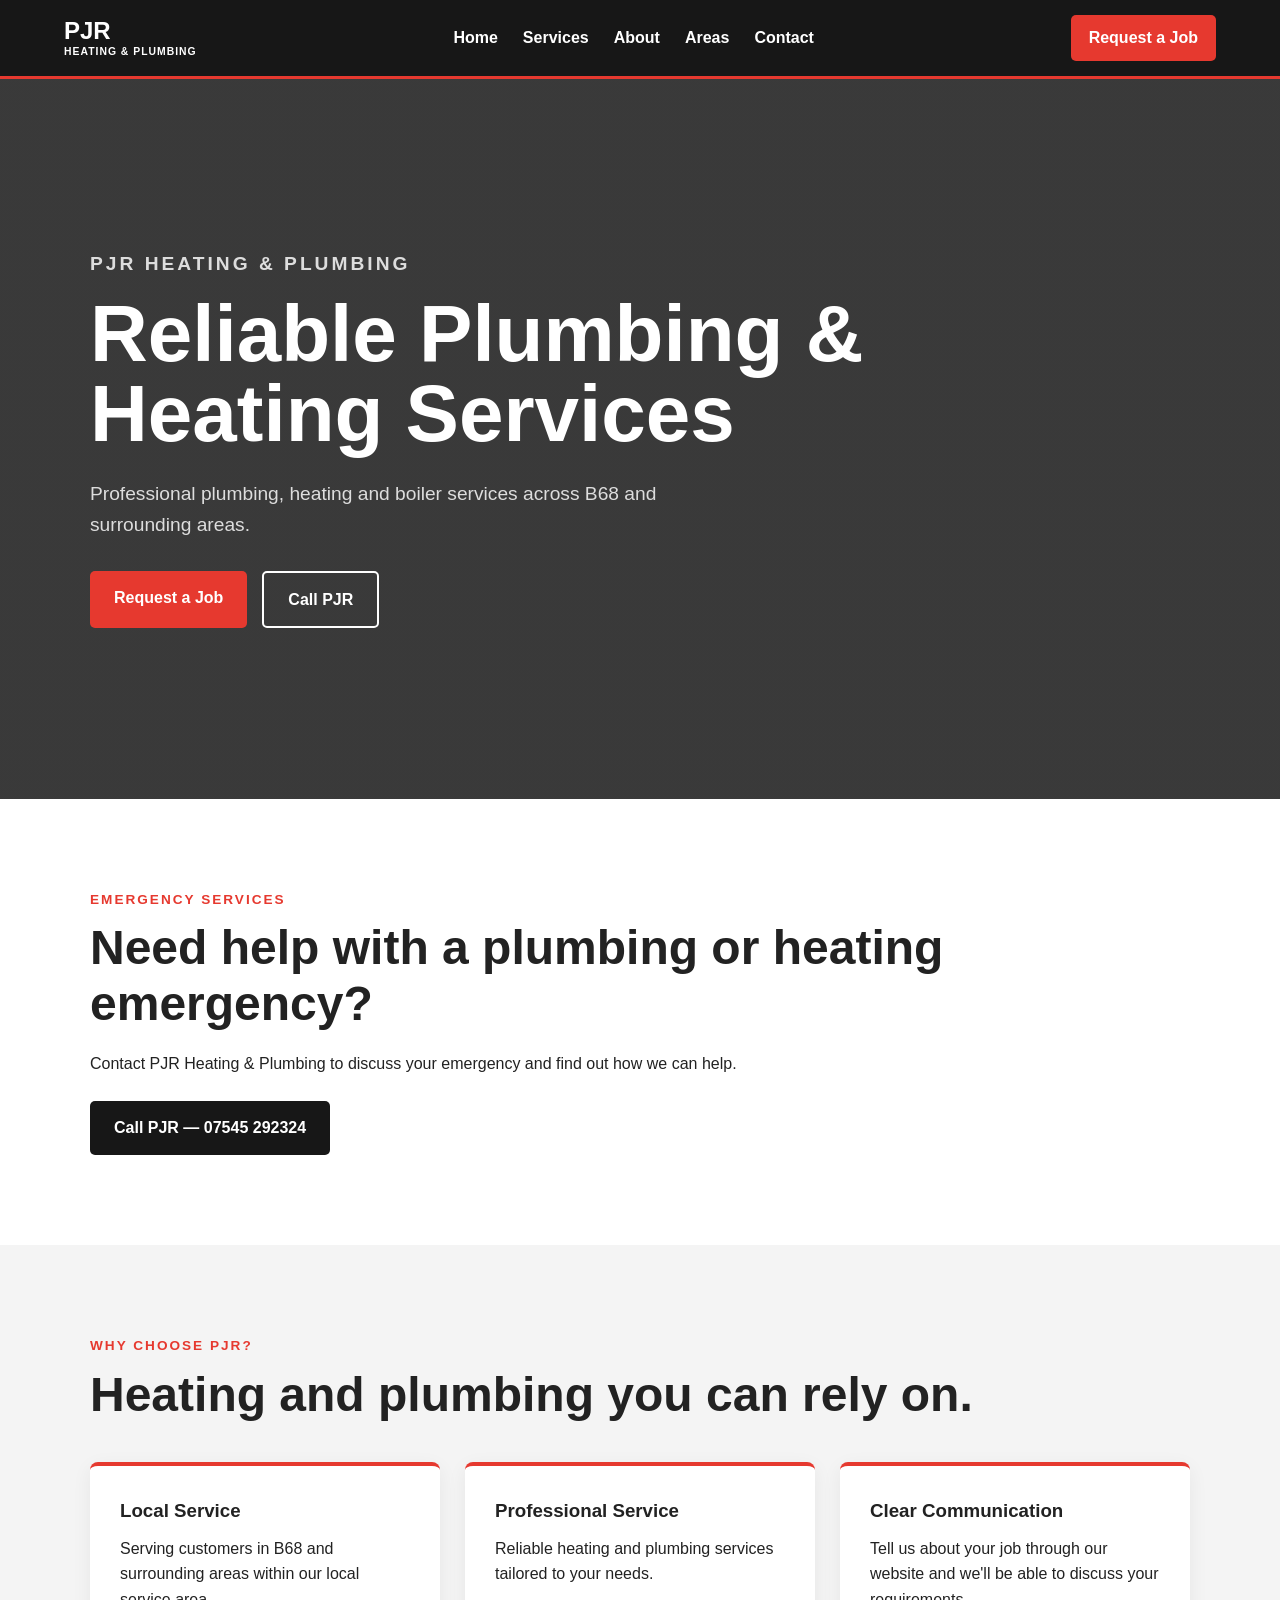
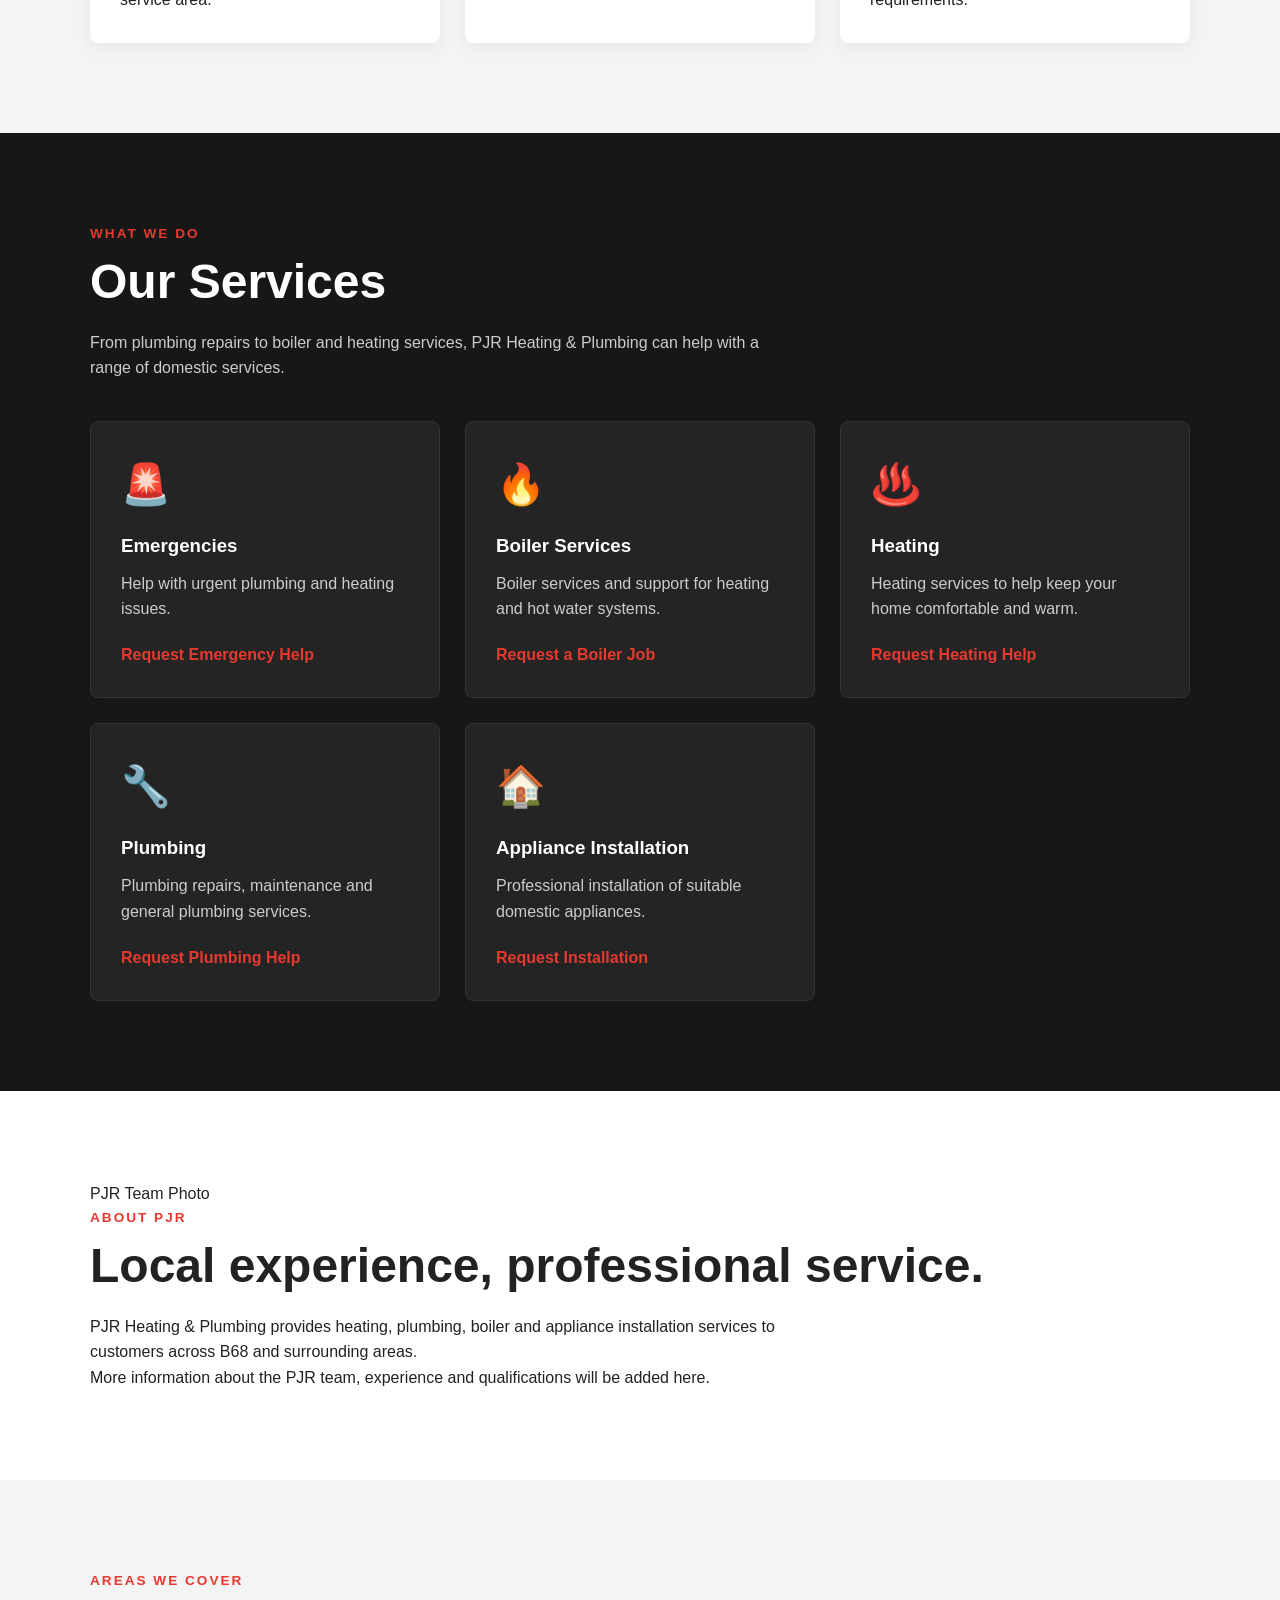
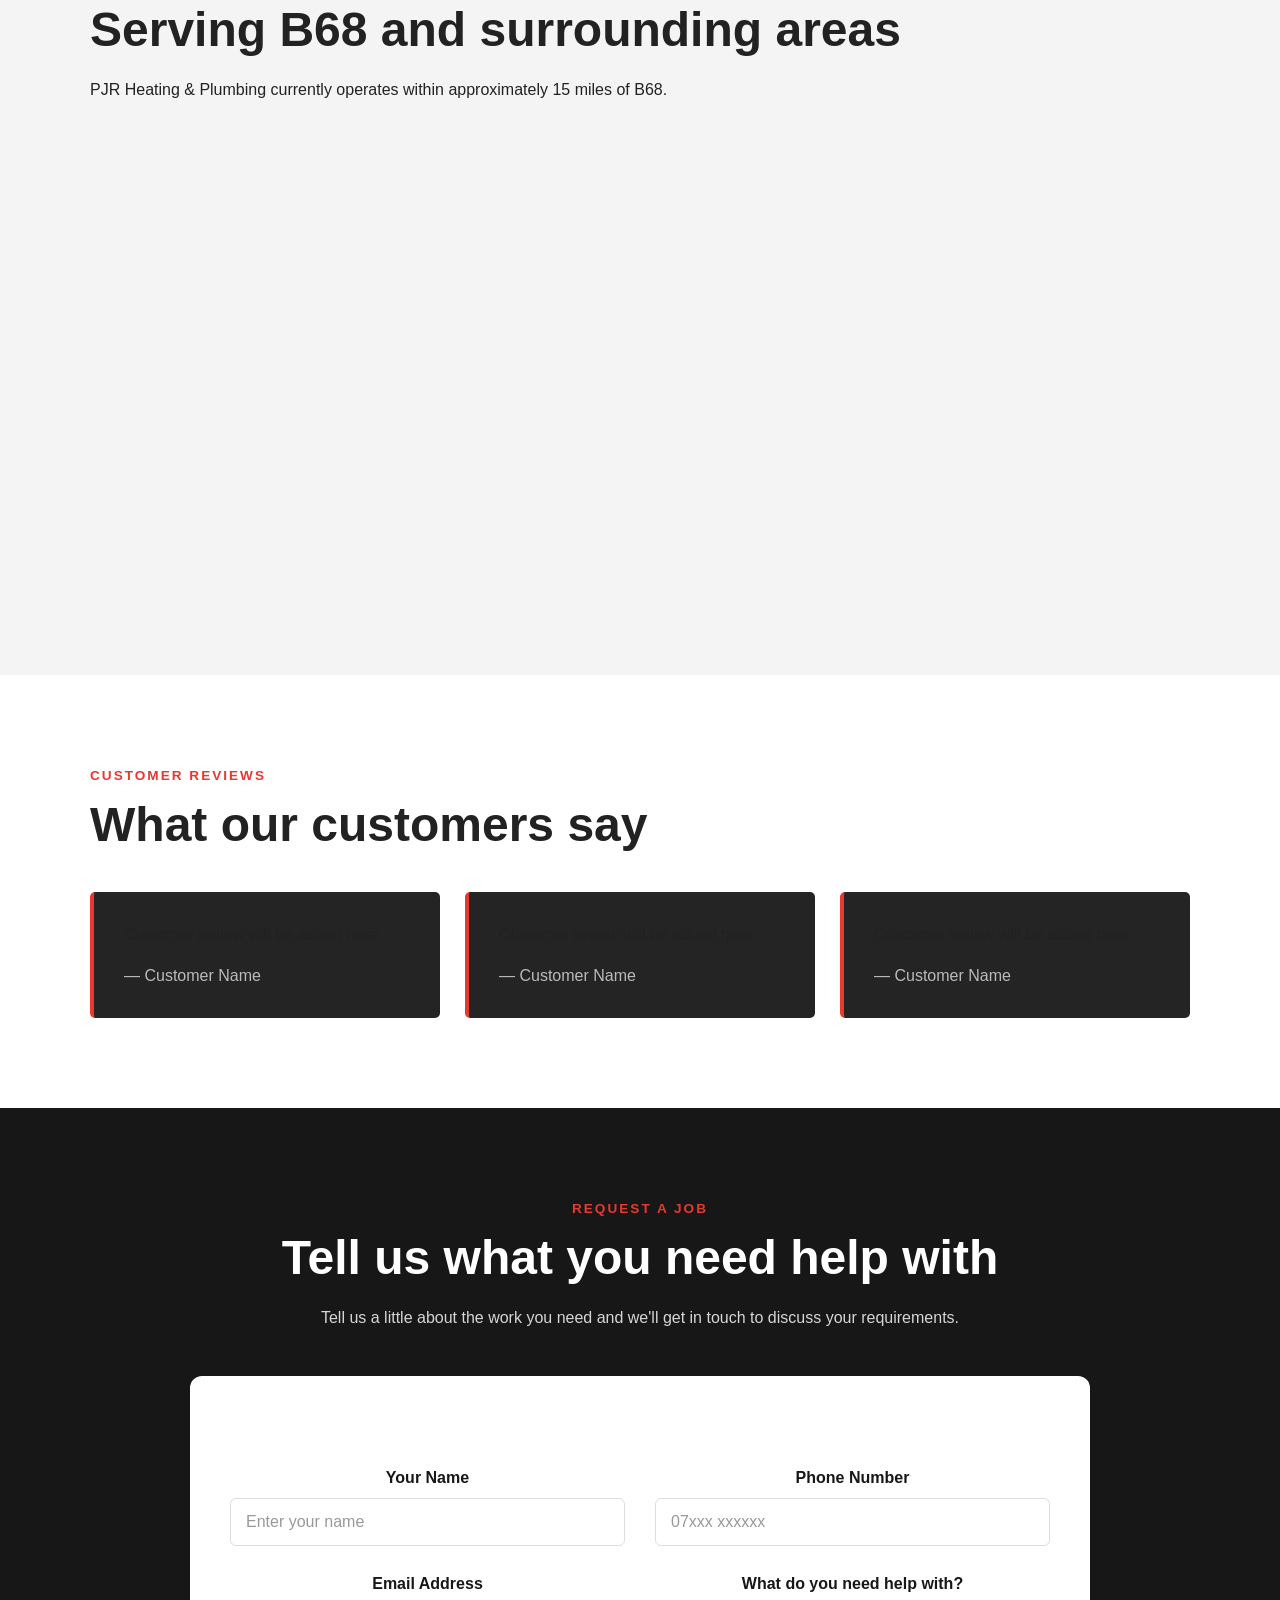
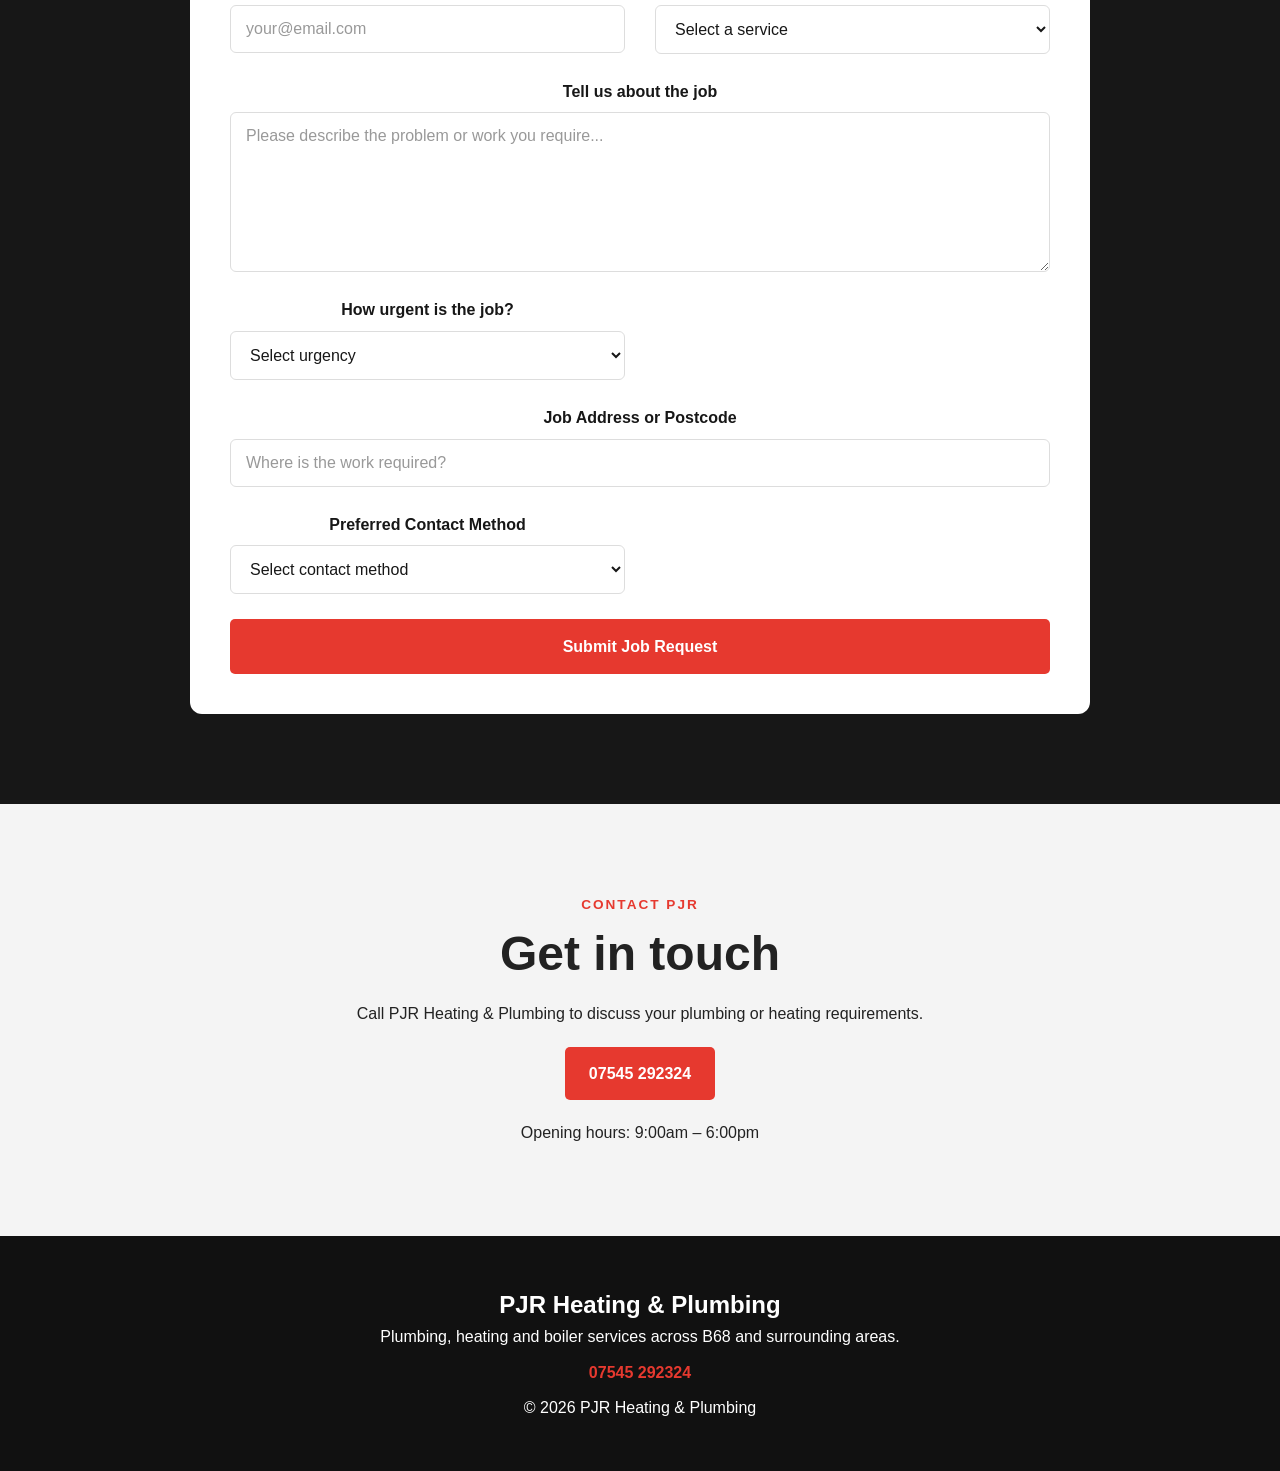
==== index.html @ f6a3bbf0 "Update index.html" ====
<!DOCTYPE html>
<html lang="en">

<head>
    <meta charset="UTF-8">
    <meta name="viewport" content="width=device-width, initial-scale=1.0">

    <meta
        name="description"
        content="PJR Heating & Plumbing provides plumbing, heating, boiler and appliance installation services across B68 and surrounding areas."
    >

    <title>PJR Heating & Plumbing | Plumbing & Heating Services</title>

    <link rel="stylesheet" href="css/style.css">
</head>

<body>

    <!-- ================= HEADER ================= -->

    <header class="site-header">

        <div class="logo">
            <a href="#home">
                PJR
                <span>Heating & Plumbing</span>
            </a>
        </div>

        <button
            class="menu-toggle"
            type="button"
            aria-label="Open navigation menu"
            aria-controls="main-navigation"
            aria-expanded="false"
        >
            ☰
        </button>

        <nav
            class="main-navigation"
            id="main-navigation"
        >
            <a href="#home">Home</a>
            <a href="#services">Services</a>
            <a href="#about">About</a>
            <a href="#areas">Areas</a>
            <a href="#contact">Contact</a>
        </nav>

        <a href="#booking" class="header-button">
            Request a Job
        </a>

    </header>


    <!-- ================= MAIN CONTENT ================= -->

    <main>

        <!-- ================= HERO ================= -->

        <section id="home" class="hero">

            <div class="hero-content">

                <p class="hero-label">
                    PJR HEATING & PLUMBING
                </p>

                <h1>
                    Reliable Plumbing & Heating Services
                </h1>

                <p>
                    Professional plumbing, heating and boiler services
                    across B68 and surrounding areas.
                </p>

                <div class="hero-buttons">

                    <a href="#booking" class="primary-button">
                        Request a Job
                    </a>

                    <a href="tel:+447545292324" class="secondary-button">
                        Call PJR
                    </a>

                </div>

            </div>

        </section>


        <!-- ================= EMERGENCY ================= -->

        <section class="Emergency">

            <div class="section-container">

                <p class="section-label">
                    EMERGENCY SERVICES
                </p>

                <h2>
                    Need help with a plumbing or heating emergency?
                </h2>

                <p>
                    Contact PJR Heating & Plumbing to discuss your emergency
                    and find out how we can help.
                </p>

                <a href="tel:+447545292324" class="emergency-button">
                    Call PJR — 07545 292324
                </a>

            </div>

        </section>


        <!-- ================= WHY PJR ================= -->

        <section class="why-pjr">

            <div class="section-container">

                <p class="section-label">
                    WHY CHOOSE PJR?
                </p>

                <h2>
                    Heating and plumbing you can rely on.
                </h2>

                <div class="benefits">

                    <article class="benefit">

                        <h3>
                            Local Service
                        </h3>

                        <p>
                            Serving customers in B68 and surrounding areas
                            within our local service area.
                        </p>

                    </article>


                    <article class="benefit">

                        <h3>
                            Professional Service
                        </h3>

                        <p>
                            Reliable heating and plumbing services tailored
                            to your needs.
                        </p>

                    </article>


                    <article class="benefit">

                        <h3>
                            Clear Communication
                        </h3>

                        <p>
                            Tell us about your job through our website and
                            we'll be able to discuss your requirements.
                        </p>

                    </article>

                </div>

            </div>

        </section>


        <!-- ================= SERVICES ================= -->

        <section id="services" class="services">

            <div class="section-container">

                <p class="section-label">
                    WHAT WE DO
                </p>

                <h2>
                    Our Services
                </h2>

                <p class="section-introduction">
                    From plumbing repairs to boiler and heating services,
                    PJR Heating & Plumbing can help with a range of
                    domestic services.
                </p>

                <div class="service-grid">

                    <article class="service-card">

                        <span class="service-icon" aria-hidden="true">
                            🚨
                        </span>

                        <h3>
                            Emergencies
                        </h3>

                        <p>
                            Help with urgent plumbing and heating issues.
                        </p>

                        <a href="#booking">
                            Request Emergency Help
                        </a>

                    </article>


                    <article class="service-card">

                        <span class="service-icon" aria-hidden="true">
                            🔥
                        </span>

                        <h3>
                            Boiler Services
                        </h3>

                        <p>
                            Boiler services and support for heating and
                            hot water systems.
                        </p>

                        <a href="#booking">
                            Request a Boiler Job
                        </a>

                    </article>


                    <article class="service-card">

                        <span class="service-icon" aria-hidden="true">
                            ♨️
                        </span>

                        <h3>
                            Heating
                        </h3>

                        <p>
                            Heating services to help keep your home
                            comfortable and warm.
                        </p>

                        <a href="#booking">
                            Request Heating Help
                        </a>

                    </article>


                    <article class="service-card">

                        <span class="service-icon" aria-hidden="true">
                            🔧
                        </span>

                        <h3>
                            Plumbing
                        </h3>

                        <p>
                            Plumbing repairs, maintenance and general
                            plumbing services.
                        </p>

                        <a href="#booking">
                            Request Plumbing Help
                        </a>

                    </article>


                    <article class="service-card">

                        <span class="service-icon" aria-hidden="true">
                            🏠
                        </span>

                        <h3>
                            Appliance Installation
                        </h3>

                        <p>
                            Professional installation of suitable
                            domestic appliances.
                        </p>

                        <a href="#booking">
                            Request Installation
                        </a>

                    </article>

                </div>

            </div>

        </section>


        <!-- ================= ABOUT ================= -->

        <section id="about" class="about">

            <div class="section-container">

                <div class="about-content">

                    <div class="about-image">

                        <div class="image-placeholder">
                            PJR Team Photo
                        </div>

                    </div>


                    <div class="about-text">

                        <p class="section-label">
                            ABOUT PJR
                        </p>

                        <h2>
                            Local experience, professional service.
                        </h2>

                        <p>
                            PJR Heating & Plumbing provides heating, plumbing,
                            boiler and appliance installation services to
                            customers across B68 and surrounding areas.
                        </p>

                        <p>
                            More information about the PJR team, experience
                            and qualifications will be added here.
                        </p>

                    </div>

                </div>

            </div>

        </section>


        <!-- ================= AREAS ================= -->

        <section id="areas" class="areas">

            <div class="section-container">

                <p class="section-label">
                    AREAS WE COVER
                </p>

                <h2>
                    Serving B68 and surrounding areas
                </h2>

                <p>
                    PJR Heating & Plumbing currently operates within
                    approximately 15 miles of B68.
                </p>
            
            <div class="map-container">

    	<iframe
    		src="https://www.google.com/maps/embed?pb=!1m18!1m12!1m3!1d23235.777622153197!2d-2.0227202726343165!3d52.48121350378341!2m3!1f0!2f0!3f0!3m2!1i1024!2i768!4f13.1!3m3!1m2!1s0x4870962938725ea1%3A0x69fd2c5a6989197d!2sOldbury%20B68!5e1!3m2!1sen!2suk!4v1790098084706!5m2!1sen!2suk"
      	 	title="PJR Heating & Plumbing service area around B68"
       	 	loading="lazy"
        	referrerpolicy="strict-origin-when-cross-origin"
        	allowfullscreen
    	></iframe>

	</div>
                </div>

            </div>

        </section>


        <!-- ================= REVIEWS ================= -->

        <section class="reviews">

            <div class="section-container">

                <p class="section-label">
                    CUSTOMER REVIEWS
                </p>

                <h2>
                    What our customers say
                </h2>

                <div class="review-grid">

                    <article class="review">

                        <p>
                            Customer review will be added here.
                        </p>

                        <span>
                            — Customer Name
                        </span>

                    </article>


                    <article class="review">

                        <p>
                            Customer review will be added here.
                        </p>

                        <span>
                            — Customer Name
                        </span>

                    </article>


                    <article class="review">

                        <p>
                            Customer review will be added here.
                        </p>

                        <span>
                            — Customer Name
                        </span>

                    </article>

                </div>

            </div>

        </section>


        <!-- ================= BOOKING ================= -->

        <section id="booking" class="booking">

            <div class="section-container">

                <p class="section-label">
                    REQUEST A JOB
                </p>

                <h2>
                    Tell us what you need help with
                </h2>

                <p>
                    Tell us a little about the work you need and we'll
                    get in touch to discuss your requirements.
                </p>


             	<form
    id="job-form"
    class="job-form"
    action="https://api.web3forms.com/submit"
    method="POST"
	>
	<input
		type="hidden"
		name="access_key"
   		value="174ee8a7-7af9-493f-ba78-6a359092c614"
    >
    
	<input
		type="hidden"
		name="subject"
        value="New Job Request – PJR Heating & Plumbing"
	>

    <p
        id="form-status"
        class="form-status"
        role="status"
        aria-live="polite"
    ></p>

						<!---Form fields--->

                    <div class="form-group">

                        <label for="name">
                            Your Name
                        </label>

                        <input
                            type="text"
                            id="name"
                            name="name"
                            placeholder="Enter your name"
                            autocomplete="name"
                            required
                        >

                    </div>


                    <div class="form-group">

                        <label for="phone">
                            Phone Number
                        </label>

                        <input
                            type="tel"
                            id="phone"
                            name="phone"
                            placeholder="07xxx xxxxxx"
                            autocomplete="tel"
                            required
                        >

                    </div>


                    <div class="form-group">

                        <label for="email">
                            Email Address
                        </label>

                        <input
                            type="email"
                            id="email"
                            name="email"
                            placeholder="your@email.com"
                            autocomplete="email"
                        >

                    </div>


                    <div class="form-group">

                        <label for="service">
                            What do you need help with?
                        </label>

                        <select
                            id="service"
                            name="service"
                            required
                        >

                            <option value="">
                                Select a service
                            </option>

                            <option value="Emergency">
                                Emergency
                            </option>

                            <option value="Boiler">
                                Boiler Services
                            </option>

                            <option value="Heating">
                                Heating
                            </option>

                            <option value="Plumbing">
                                Plumbing
                            </option>

                            <option value="Appliance">
                                Appliance Installation
                            </option>

                            <option value="Other">
                                Other
                            </option>

                        </select>

                    </div>


                    <div class="form-group form-group-full">

                        <label for="description">
                            Tell us about the job
                        </label>

                        <textarea
                            id="description"
                            name="description"
                            rows="6"
                            placeholder="Please describe the problem or work you require..."
                            required
                        ></textarea>

                    </div>


                    <div class="form-group">

                        <label for="urgency">
                            How urgent is the job?
                        </label>

                        <select
                            id="urgency"
                            name="urgency"
                            required
                        >

                            <option value="">
                                Select urgency
                            </option>

                            <option value="Emergency">
                                Emergency
                            </option>

                            <option value="Urgent">
                                Urgent
                            </option>

                            <option value="Normal">
                                General enquiry
                            </option>

                        </select>

                    </div>
						
                        	<div class="form-group form-group-full">

						    <label for="address">
      						  Job Address or Postcode
						    </label>

    							<input
        							type="text"
        							id="address"
        							name="address"
        							placeholder="Where is the work required?"
        							autocomplete="street-address"
       							 	required
    							>

					</div>
                    
                    <div class="form-group">

    <label for="contact-method">
        Preferred Contact Method
    </label>

    <select id="contact-method" name="contact_method" required>

        <option value="">
            Select contact method
        </option>

        <option value="phone">
            Phone
        </option>

        <option value="email">
            Email
        </option>

    </select>

</div>

                    <button
                        type="submit"
                        class="primary-button"
                    >
                        Submit Job Request
                    </button>

                </form>

            </div>

        </section>


        <!-- ================= CONTACT ================= -->

        <section id="contact" class="contact">

            <div class="section-container">

                <p class="section-label">
                    CONTACT PJR
                </p>

                <h2>
                    Get in touch
                </h2>

                <p>
                    Call PJR Heating & Plumbing to discuss your plumbing
                    or heating requirements.
                </p>

                <a
                    href="tel:+447545292324"
                    class="primary-button"
                >
                    07545 292324
                </a>

                <p>
                    Opening hours: 9:00am – 6:00pm
                </p>

            </div>

        </section>

    </main>


    <!-- ================= FOOTER ================= -->

    <footer class="site-footer">

        <div class="section-container">

            <h2>
                PJR Heating & Plumbing
            </h2>

            <p>
                Plumbing, heating and boiler services across
                B68 and surrounding areas.
            </p>

            <a href="tel:+447545292324">
                07545 292324
            </a>

            <p>
                © 2026 PJR Heating & Plumbing
            </p>

        </div>

    </footer>

</body>
</html>
---- css/style.css ----
/* ================================
   PJR HEATING & PLUMBING
   Main Stylesheet
================================ */


/* ================================
   RESET
================================ */

* {
    margin: 0;
    padding: 0;
    box-sizing: border-box;
}

html {
    scroll-behavior: smooth;
    scroll-padding-top: 90px;
}

body {
    font-family: Arial, Helvetica, sans-serif;
    line-height: 1.6;
    color: #222;
    background-color: var(--white);
}

a {
    text-decoration: none;
    color: inherit;
}

img {
    max-width: 100%;
    display: block;
}


/* ================================
   COLOUR VARIABLES
================================ */

:root {
    --dark: #171717;
    --dark-secondary: #242424;
    --red: #e6392f;
    --red-dark: #c92d25;
    --white: #ffffff;
    --light: #f4f4f4;
    --grey: #666666;
    --border: #dddddd;
}


/* ================================
   GENERAL LAYOUT
================================ */

.section-container {
    width: min(1100px, 90%);
    margin: 0 auto;
}

section {
    padding: 90px 0;
}

.section-label {
    color: var(--red);
    font-size: 0.85rem;
    font-weight: 700;
    letter-spacing: 2px;
    margin-bottom: 10px;
}

section h2 {
    font-size: clamp(2rem, 5vw, 3rem);
    line-height: 1.15;
    margin-bottom: 20px;
}

section p {
    max-width: 700px;
}


/* ================================
   HEADER
================================ */

.site-header {
    position: sticky;
    top: 0;
    z-index: 1000;

    display: flex;
    align-items: center;
    justify-content: space-between;

    padding: 15px 5%;

    background-color: var(--dark);
    color: var(--white);

    border-bottom: 3px solid var(--red);
}

.logo a {
    display: flex;
    flex-direction: column;

    font-size: 1.5rem;
    font-weight: 800;
    line-height: 1;
}

.logo span {
    font-size: 0.65rem;
    text-transform: uppercase;
    letter-spacing: 1px;
    margin-top: 4px;
}

.main-navigation {
    display: flex;
    gap: 25px;
}

.main-navigation a {
    font-weight: 600;
    transition: color 0.2s ease;
}

.main-navigation a:hover {
    color: var(--red);
}

.header-button {
    background-color: var(--red);
    padding: 10px 18px;
    border-radius: 5px;
    font-weight: 700;
    transition: background-color 0.2s ease;
}

.header-button:hover {
    background-color: var(--red-dark);
}


/* ================================
   MOBILE MENU BUTTON
================================ */

.menu-toggle {
    display: none;
    background: none;
    border: none;
    color: var(--white);
    font-size: 2rem;
    cursor: pointer;
}


/* ================================
   HERO
================================ */

.hero {
    min-height: 80vh;

    display: flex;
    align-items: center;

    background:
        linear-gradient(
            rgba(23, 23, 23, 0.85),
            rgba(23, 23, 23, 0.85)
        ),
        url("../images/hero.jpg");

    background-size: cover;
    background-position: center;

    color: var(--white);
}

.hero-content {
    width: min(1100px, 90%);
    margin: 0 auto;
}

.hero-label {
    color: var(--red);
    font-weight: 800;
    letter-spacing: 3px;
}

.hero h1 {
    max-width: 800px;
    font-size: clamp(2.8rem, 7vw, 5rem);
    line-height: 1;
    margin: 15px 0 25px;
}

.hero p {
    max-width: 650px;
    font-size: 1.2rem;
    color: #dddddd;
}

.hero-buttons {
    display: flex;
    gap: 15px;
    margin-top: 30px;
}


/* ================================
   BUTTONS
================================ */

.primary-button,
.secondary-button,
.emergency-button {
    display: inline-block;
    padding: 14px 24px;
    border-radius: 5px;
    font-weight: 700;

    transition:
        transform 0.2s ease,
        background-color 0.2s ease;
}

.primary-button {
    background-color: var(--red);
    color: var(--white);
}

.primary-button:hover {
    background-color: var(--red-dark);
    transform: translateY(-2px);
}

.secondary-button {
    border: 2px solid var(--white);
    color: var(--white);
}

.secondary-button:hover {
    background-color: var(--white);
    color: var(--dark);
    transform: translateY(-2px);
}


/* ================================
   EMERGENCY
================================ */

.emergency {
    background-color: var(--red);
    color: var(--white);
    text-align: center;
}

.emergency .section-container {
    display: flex;
    flex-direction: column;
    align-items: center;
}

.emergency .section-label {
    color: var(--white);
}

.emergency h2 {
    max-width: 800px;
}

.emergency p {
    max-width: 650px;
}

.emergency-button {
    margin-top: 25px;
    background-color: var(--dark);
    color: var(--white);
}

.emergency-button:hover {
    background-color: #000000;
}


/* ================================
   WHY PJR
================================ */

.why-pjr {
    background-color: var(--light);
}

.benefits {
    display: grid;
    grid-template-columns: repeat(3, 1fr);
    gap: 25px;
    margin-top: 40px;
}

.benefit {
    background-color: var(--white);
    padding: 30px;
    border-radius: 8px;
    border-top: 4px solid var(--red);
    box-shadow: 0 5px 20px rgba(0, 0, 0, 0.06);
}

.benefit h3 {
    margin-bottom: 10px;
}


/* ================================
   SERVICES
================================ */

.services {
    background-color: var(--dark);
    color: var(--white);
}

.services .section-introduction {
    color: #cccccc;
}

.service-grid {
    display: grid;
    grid-template-columns: repeat(3, 1fr);
    gap: 25px;
    margin-top: 40px;
}

.service-card {
    background-color: var(--dark-secondary);
    padding: 30px;
    border-radius: 8px;
    border: 1px solid #333333;

    transition:
        transform 0.2s ease,
        border-color 0.2s ease;
}

.service-card:hover {
    transform: translateY(-5px);
    border-color: var(--red);
}

.service-icon {
    display: block;
    font-size: 2.5rem;
    margin-bottom: 15px;
}

.service-card h3 {
    margin-bottom: 10px;
}

.service-card p {
    color: #cccccc;
    margin-bottom: 20px;
}

.service-card a {
    color: var(--red);
    font-weight: 700;
}


/* ================================
   AREAS
================================ */

.areas {
    background-color: var(--light);
}

.map-container {
    width: 100%;
    height: 450px;
    margin-top: 2rem;
    border-radius: 12px;
    overflow: hidden;
}

.map-container iframe {
    width: 100%;
    height: 100%;
    border: 0;
}

    display: flex;
    align-items: center;
    justify-content: center;

    margin-top: 30px;

    background-color: #dddddd;
    border-radius: 8px;

    color: var(--grey);
    font-weight: 700;
}


/* ================================
   REVIEWS
================================ */

.reviews {
    background-color: var(--dark);
    color: var(--white);
}

.review-grid {
    display: grid;
    grid-template-columns: repeat(3, 1fr);
    gap: 25px;
    margin-top: 40px;
}

.review {
    background-color: var(--dark-secondary);
    padding: 30px;
    border-left: 4px solid var(--red);
    border-radius: 5px;
}

.review span {
    display: block;
    margin-top: 15px;
    color: #bbbbbb;
}


/* ================================
   BOOKING / REQUEST A JOB
================================ */

.booking {
    background-color: var(--dark);
    color: var(--white);
    text-align: center;
    padding: 90px 0;
}

.booking .section-container {
    max-width: 1000px;

    display: flex;
    flex-direction: column;
    align-items: center;
}

.booking .section-label {
    color: var(--red);
}

.booking h2 {
    color: var(--white);
}

.booking > .section-container > p:not(.section-label) {
    color: #d6d6d6;
    max-width: 700px;
}


/* ================================
   JOB REQUEST FORM
================================ */

.job-form {
    width: 100%;
    max-width: 900px;

    margin: 45px auto 0;
    padding: 40px;

    background-color: var(--white);
    color: var(--dark);

    border-radius: 12px;

    display: grid;
    grid-template-columns: 1fr 1fr;
    gap: 25px 30px;
}

.form-group {
    width: 100%;
}

.form-group-full {
    grid-column: 1 / -1;
}

.form-group label {
    display: block;
    width: 100%;

    margin-bottom: 8px;

    font-weight: 700;
    font-size: 1rem;
}
.form-status {
    grid-column: 1 / -1;
    margin: 0;
    font-weight: 700;
    text-align: center;
    min-height: 24px;
}

.form-group input,
.form-group select,
.form-group textarea {
    display: block;
    width: 100%;
    max-width: 100%;

    padding: 14px 15px;

    border: 1px solid var(--border);
    border-radius: 6px;

    font-family: inherit;
    font-size: 1rem;

    background-color: var(--white);
    color: var(--dark);
}

.form-group textarea {
    min-height: 160px;
    resize: vertical;
}

.form-group input::placeholder,
.form-group textarea::placeholder {
    color: #999999;
}

.form-group input:focus,
.form-group select:focus,
.form-group textarea:focus {
    outline: 2px solid var(--red);
    border-color: var(--red);
}

.job-form .primary-button {
    grid-column: 1 / -1;

    width: 100%;
    min-height: 55px;

    border: none;
    cursor: pointer;

    font-size: 1rem;
    font-weight: 700;
}


/* ================================
   CONTACT
================================ */

.contact {
    background-color: var(--light);
    text-align: center;
}

.contact .section-container {
    display: flex;
    flex-direction: column;
    align-items: center;
}

.contact .primary-button {
    margin: 20px 0;
}


/* ================================
   FOOTER
================================ */

.site-footer {
    padding: 50px 0;
    background-color: #111111;
    color: var(--white);
    text-align: center;
}

.site-footer a {
    display: inline-block;
    margin: 10px 0;
    color: var(--red);
    font-weight: 700;
}


/* ================================
   MOBILE
================================ */

@media (max-width: 768px) {

    section {
        padding: 70px 0;
    }


    /* Header */

    .site-header {
        padding: 15px 5%;
    }

    .menu-toggle {
        display: block;
    }

    .main-navigation {
        display: none;

        position: absolute;
        top: 100%;
        left: 0;

        width: 100%;

        flex-direction: column;
        gap: 0;

        background-color: var(--dark);
    }

    .main-navigation.active {
        display: flex;
    }

    .main-navigation a {
        padding: 15px 5%;
        border-top: 1px solid #333333;
    }

    .header-button {
        display: none;
    }


    /* Buttons */

    .primary-button,
    .secondary-button,
    .emergency-button {
        width: 100%;
        min-height: 52px;

        display: flex;
        align-items: center;
        justify-content: center;

        text-align: center;
    }


    /* Hero */

    .hero {
        min-height: 70vh;
        padding: 80px 0;
    }

    .hero-content {
        width: 90%;
    }

    .hero h1 {
        font-size: clamp(2.5rem, 12vw, 4rem);
    }

    .hero p {
        font-size: 1.05rem;
    }

    .hero-buttons {
        flex-direction: column;
        align-items: stretch;
    }


    /* General grids */

    .benefits,
    .service-grid,
    .review-grid {
        grid-template-columns: 1fr;
    }

    .about-content {
        grid-template-columns: 1fr;
        gap: 30px;
    }


    /* Services */

    .service-card {
        padding: 25px;
    }

    .service-card h3 {
        font-size: 1.4rem;
    }

    .service-card p {
        font-size: 1rem;
    }


    /* Placeholders */

    .image-placeholder {
        min-height: 300px;
    }

    .map-placeholder {
        min-height: 300px;
        width: 100%;
    }


    /* Booking */

    .booking {
        padding: 70px 0;
    }

    .job-form {
        display: flex;
        flex-direction: column;

        width: 100%;
        max-width: 100%;

        margin-top: 35px;
        padding: 25px 20px;

        gap: 0;
    }

    .form-group,
    .form-group-full {
        width: 100%;
        margin-bottom: 24px;
    }

    .form-group label {
        text-align: left;
        font-size: 1rem;
        line-height: 1.4;
    }

    .form-group input,
    .form-group select,
    .form-group textarea {
        width: 100%;
        max-width: 100%;
        box-sizing: border-box;

        font-size: 16px;
        padding: 14px;
    }

    .form-group textarea {
        min-height: 180px;
    }

    .form-group select {
        appearance: auto;
        min-height: 55px;
    }

    .job-form .primary-button {
        grid-column: auto;
        width: 100%;
        margin-top: 5px;
    }

}


/* ================================
   SMALL PHONES
================================ */

@media (max-width: 400px) {

    .form-group label {
        font-size: 0.95rem;
    }

    .booking h2 {
        font-size: 2rem;
    }

    .job-form {
        padding: 22px 16px;
    }

}
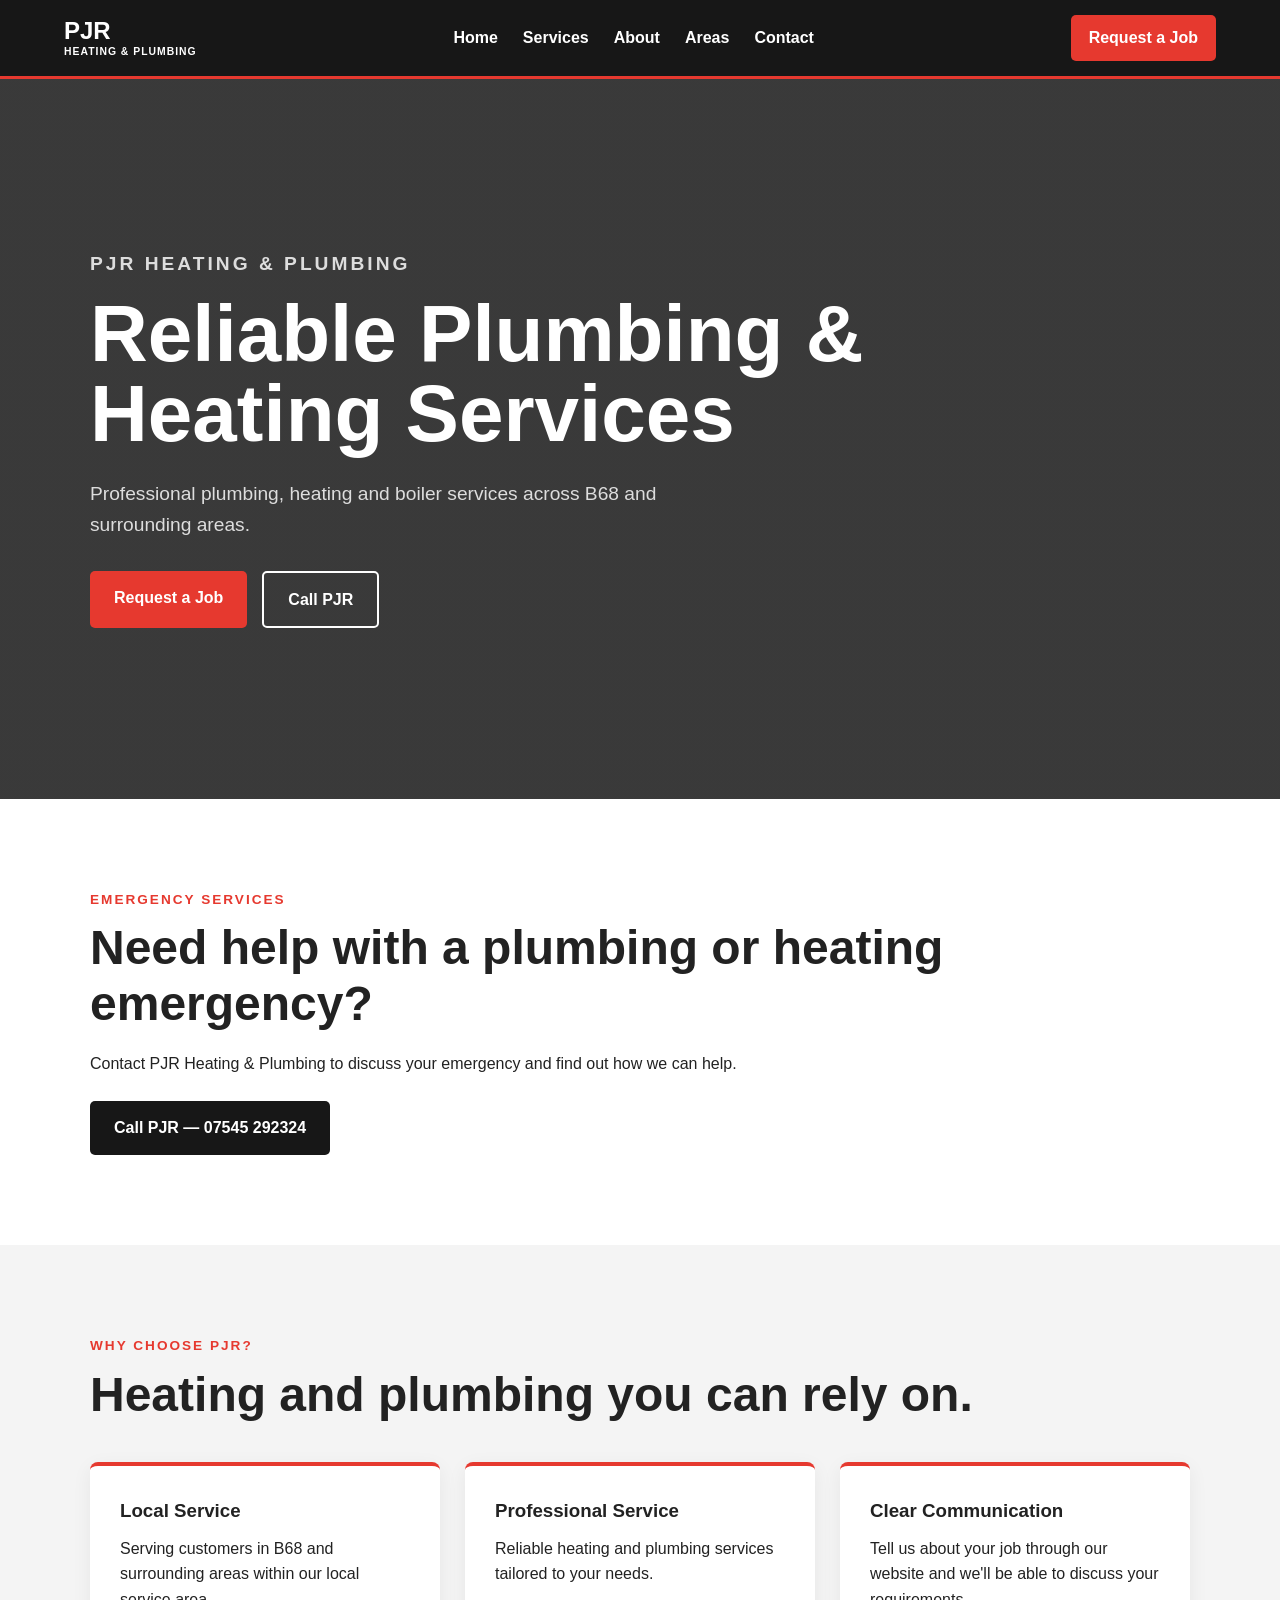
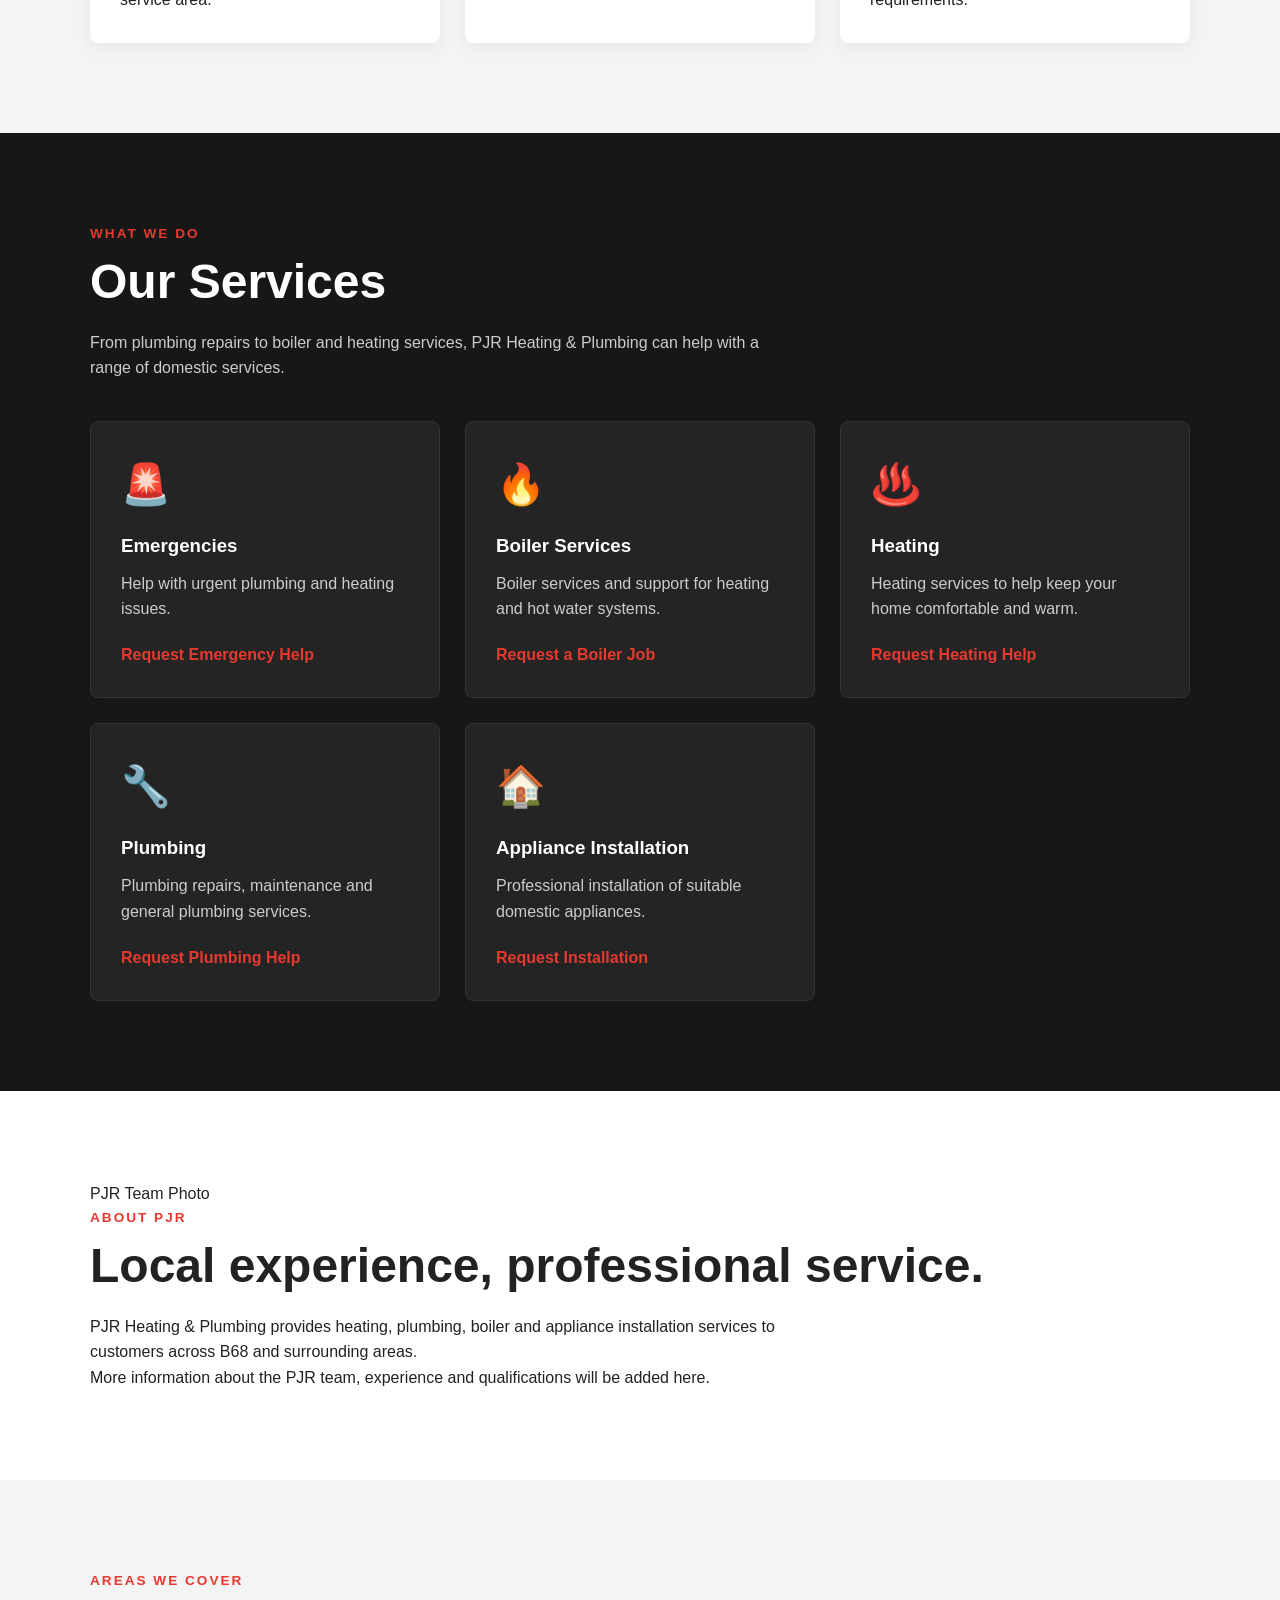
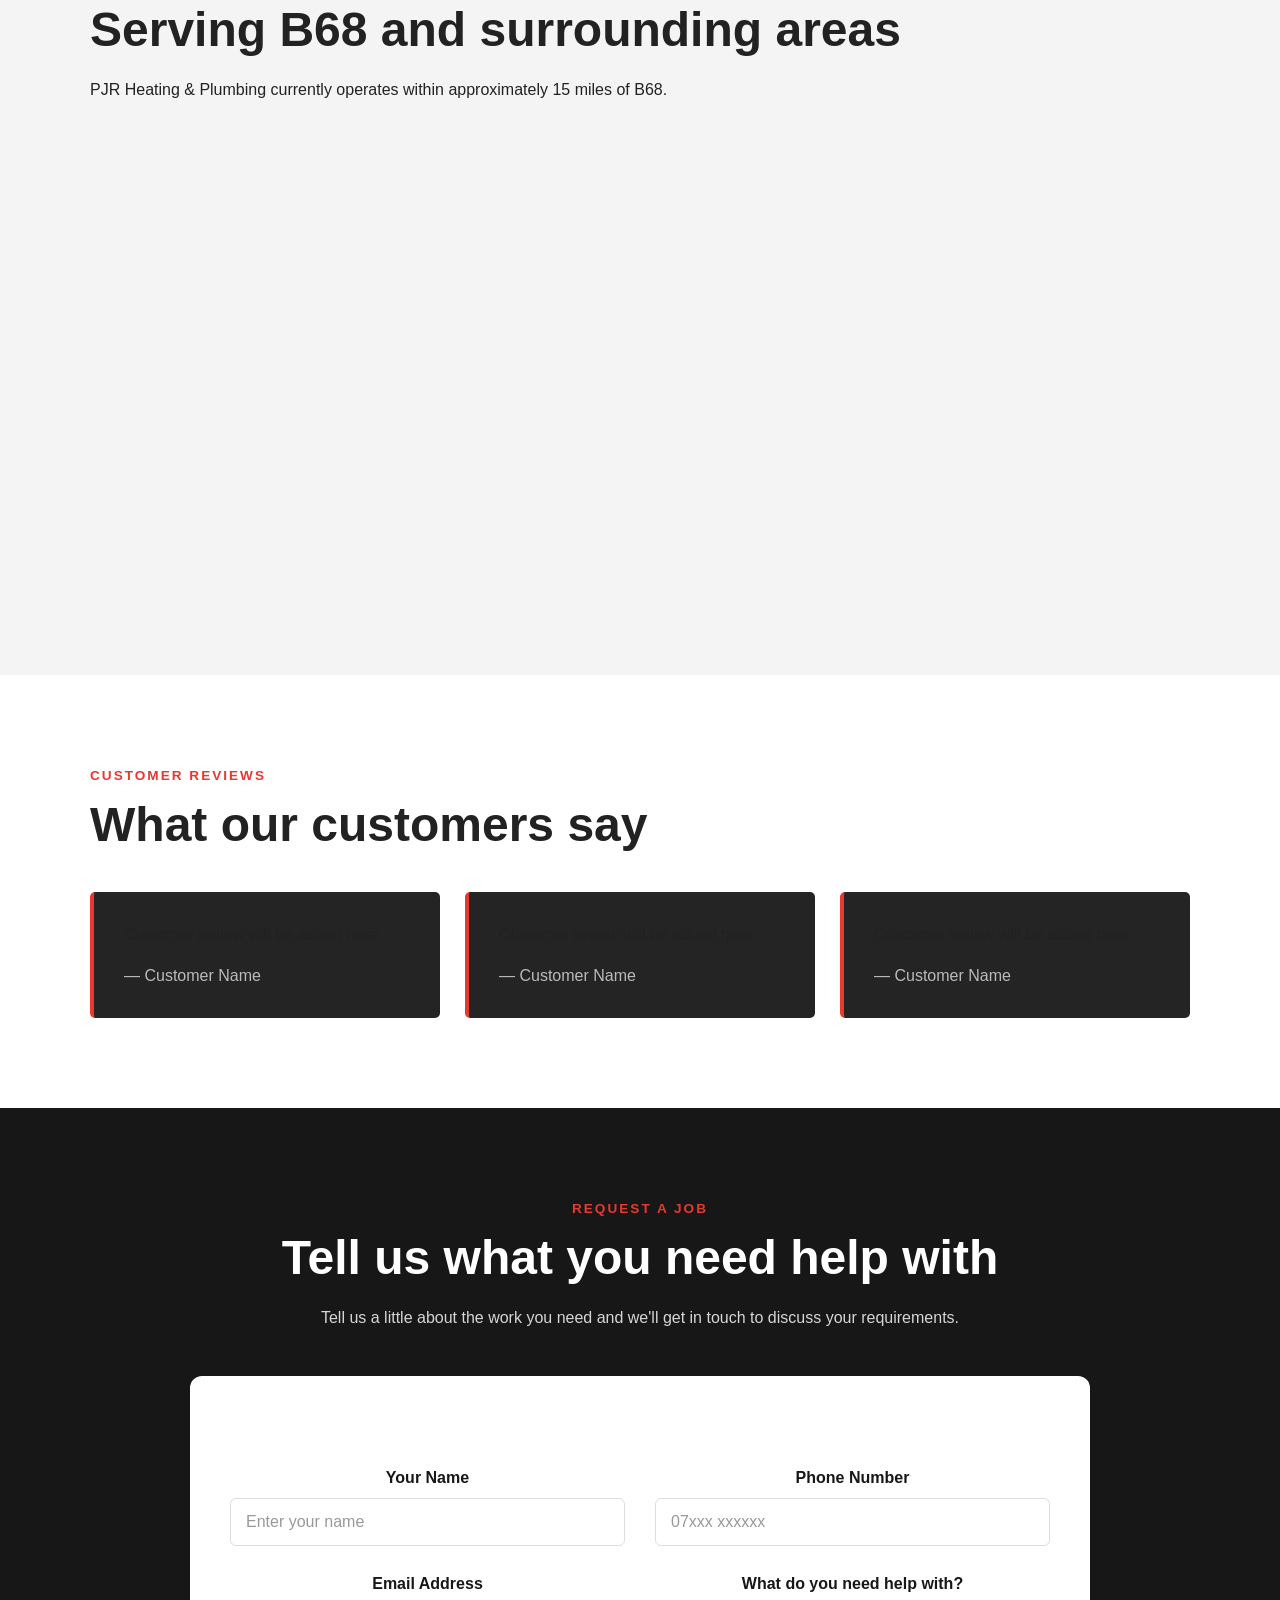
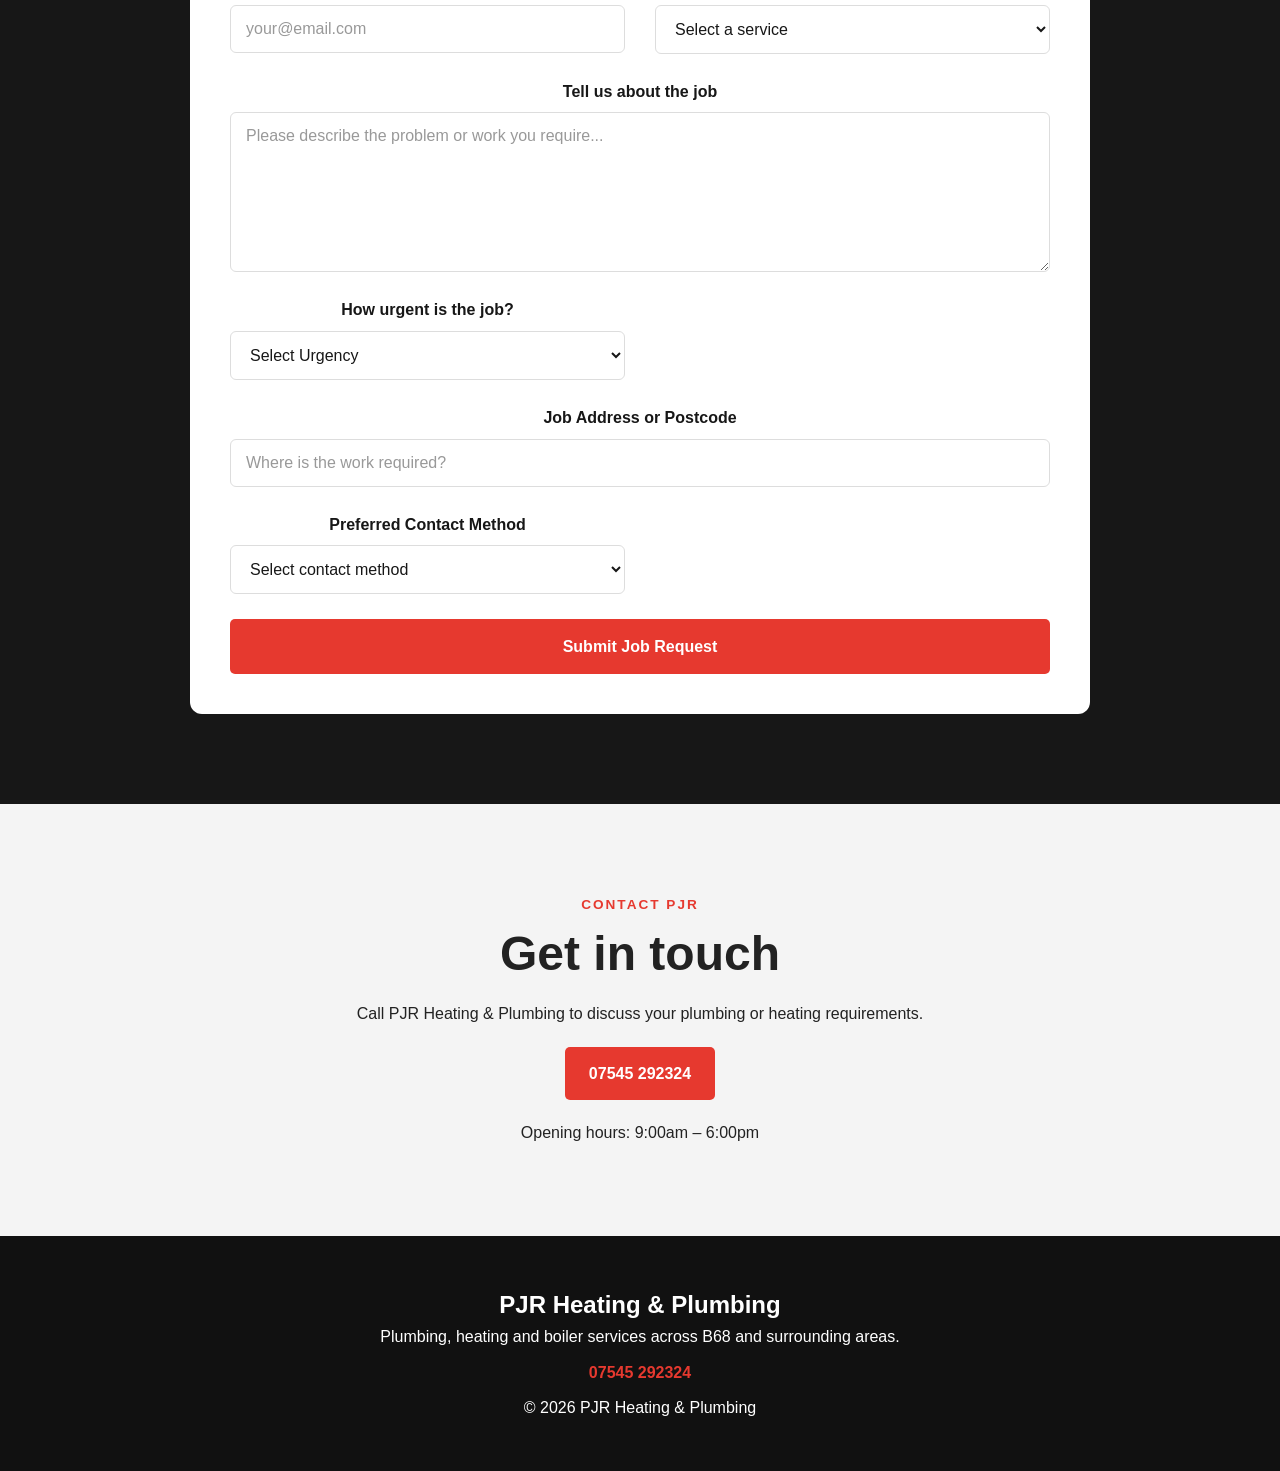
==== commit 1db21329: "Update index.html" ====
--- a/index.html
+++ b/index.html
@@ -639,13 +639,13 @@
                         </label>
 
                         <select
-                            id="urgency"
-                            name="urgency"
+                            id="Urgency"
+                            name="Urgency"
                             required
                         >
 
                             <option value="">
-                                Select urgency
+                                Select Urgency
                             </option>
 
                             <option value="Emergency">
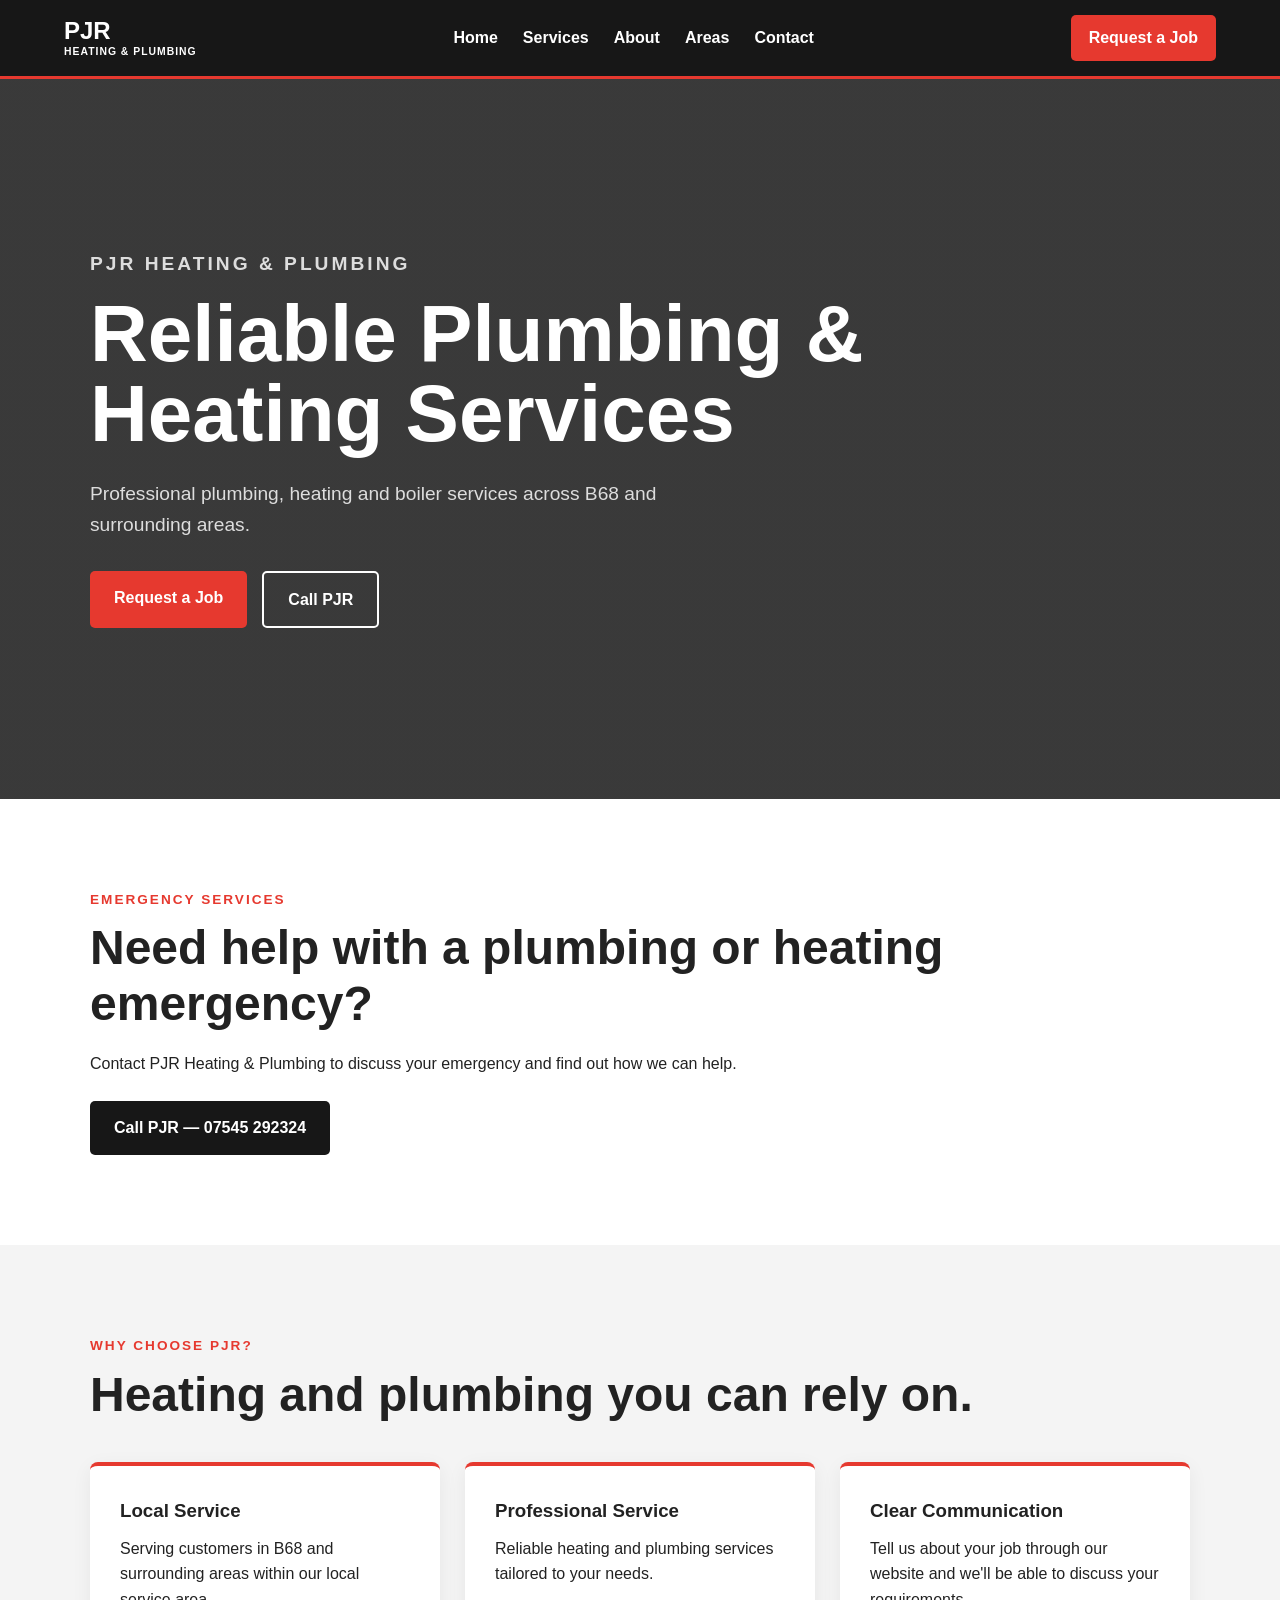
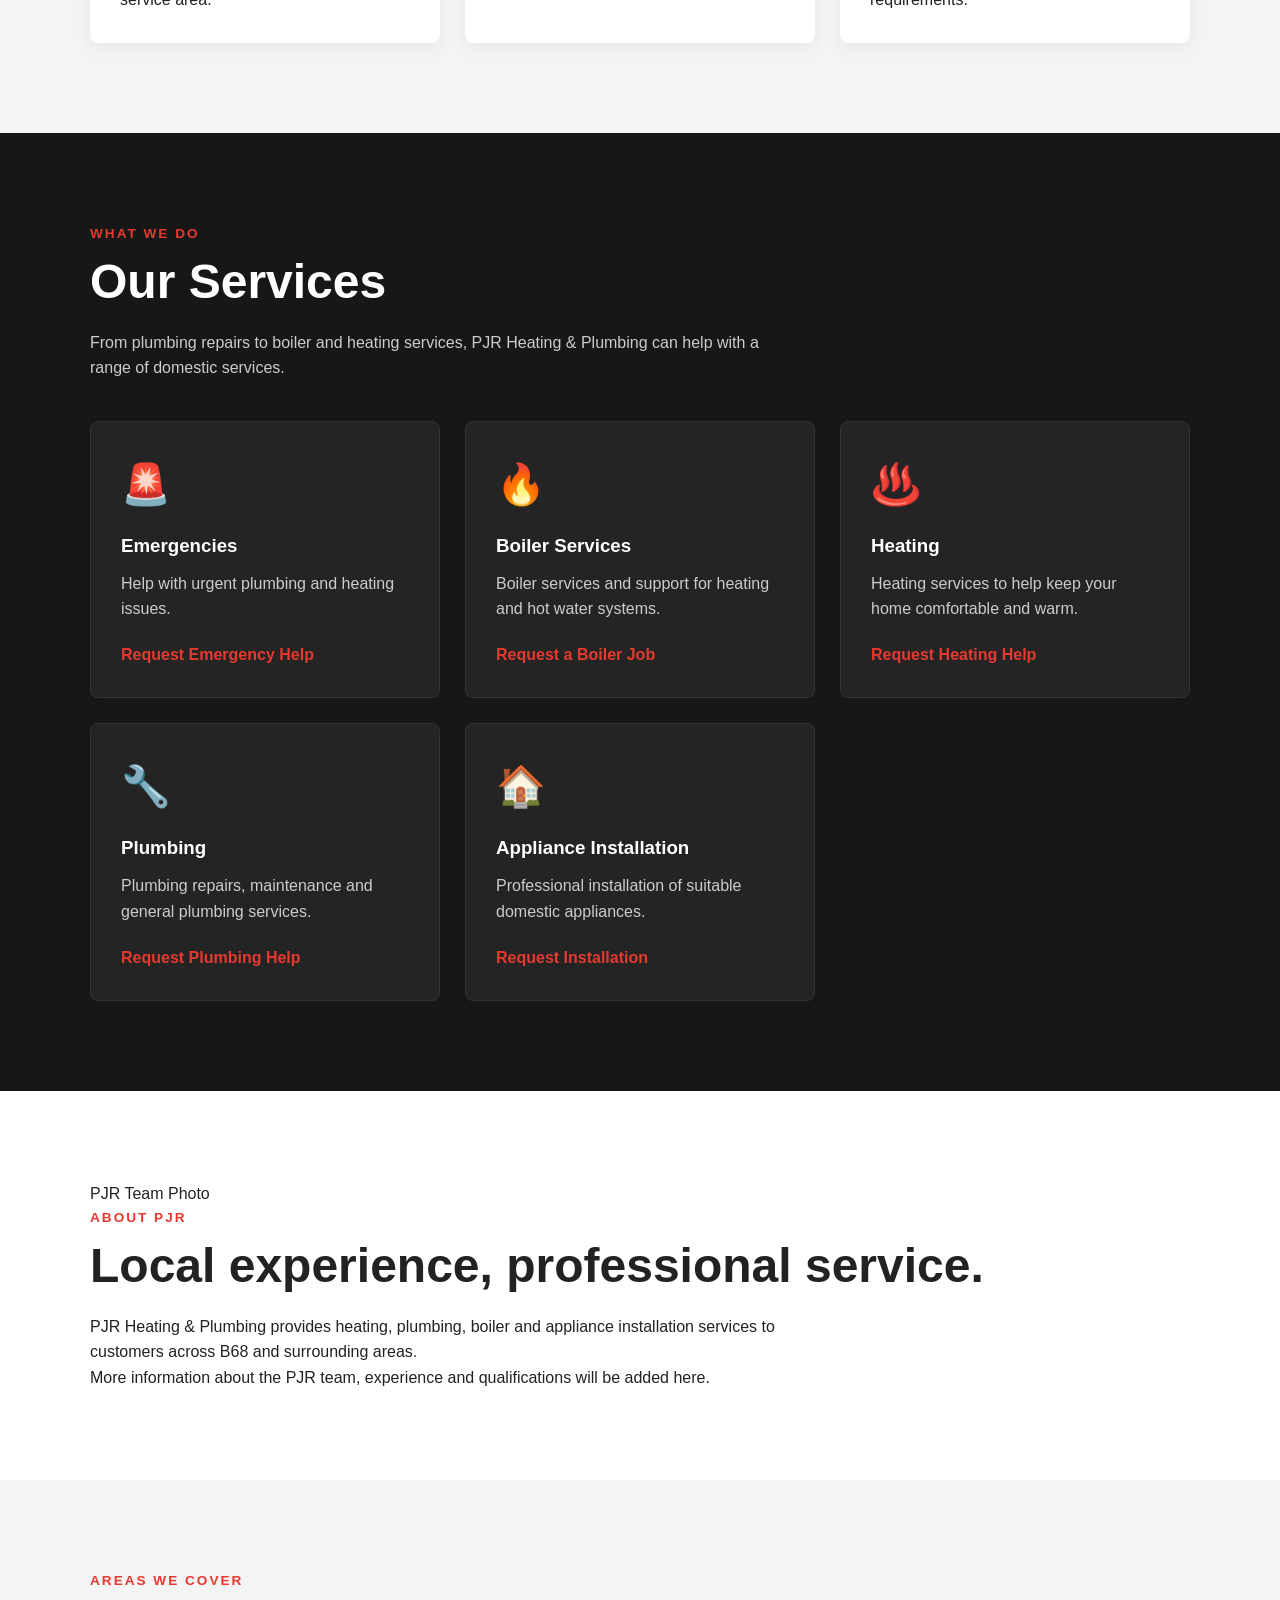
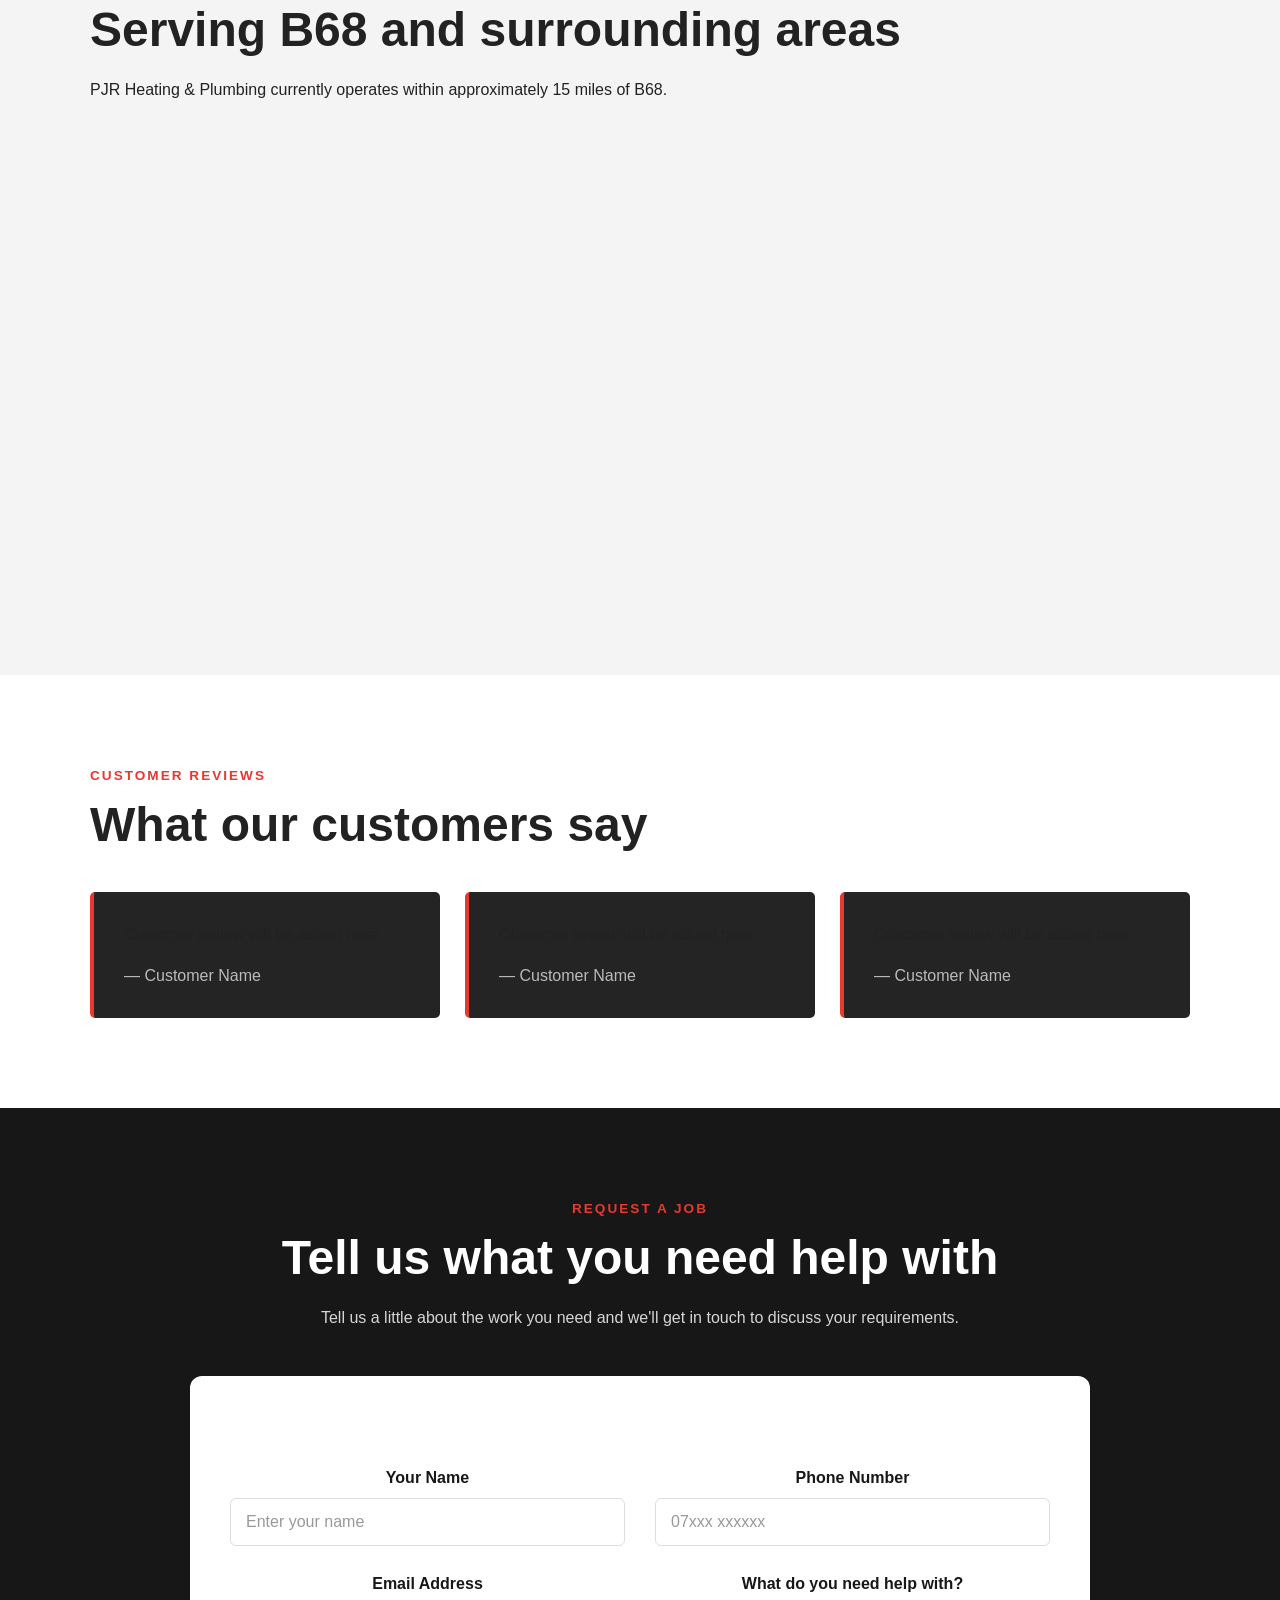
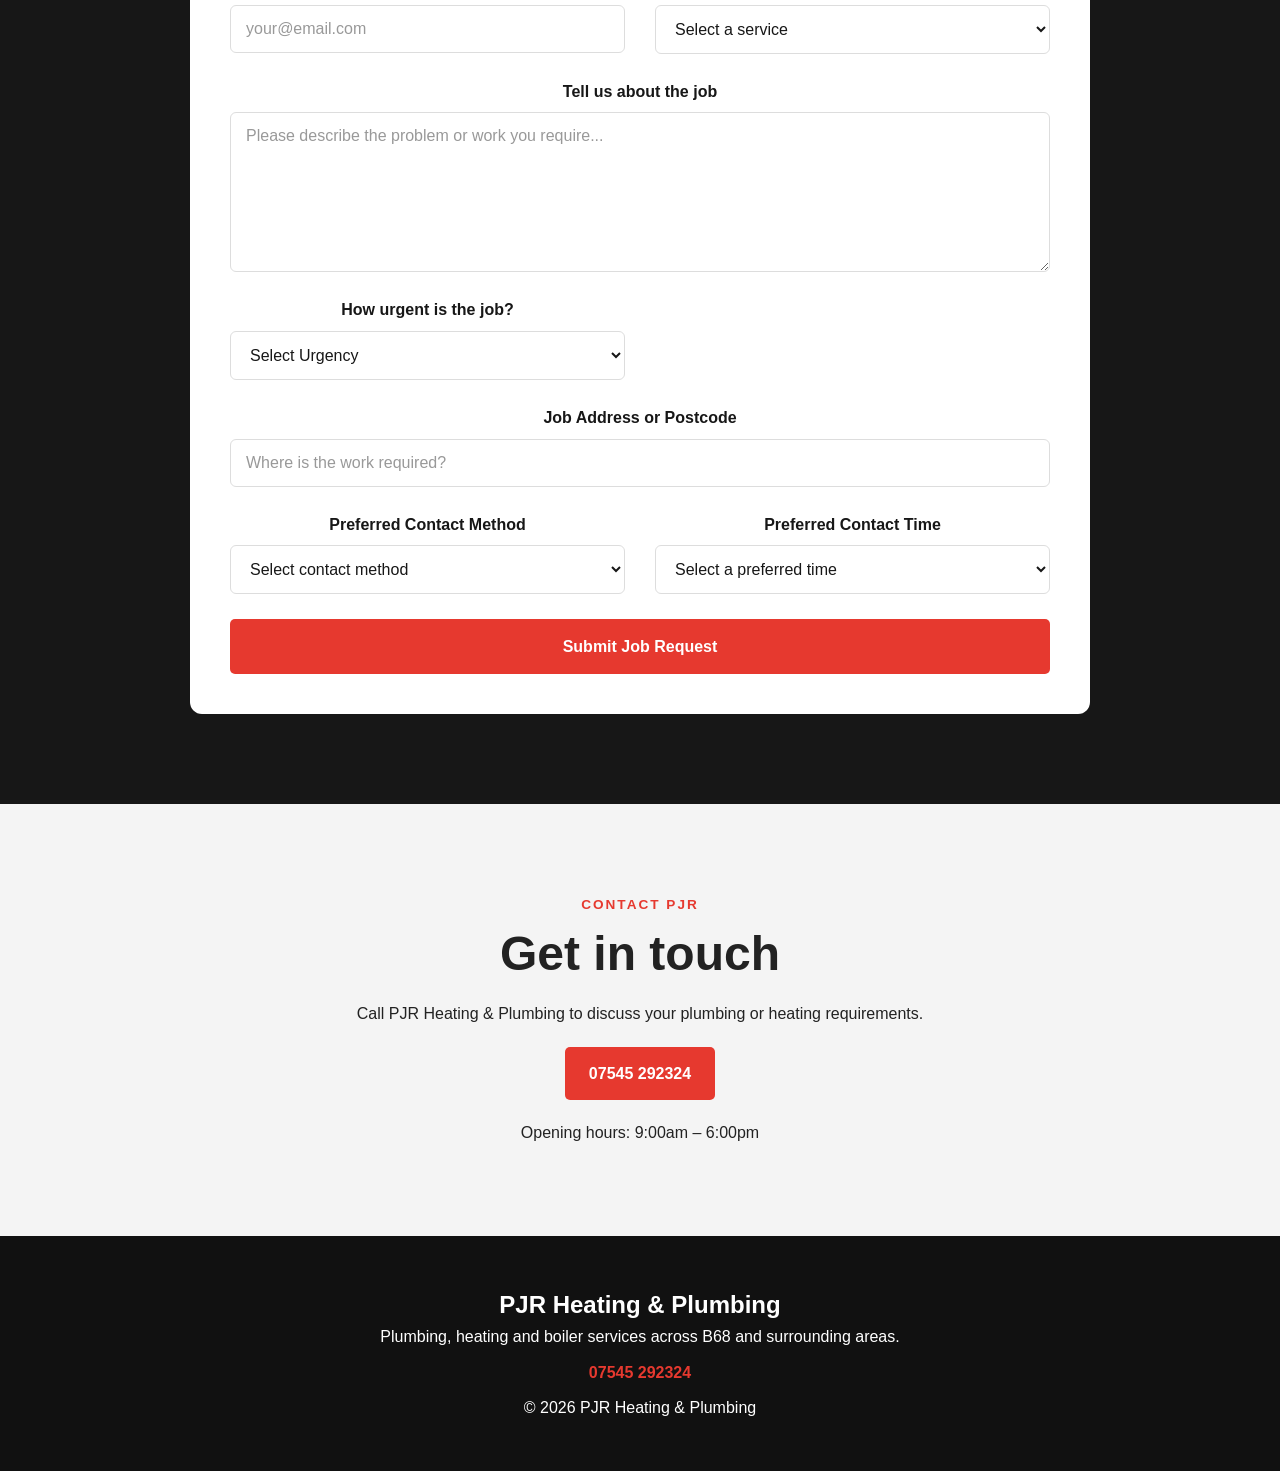
==== commit 3b4740e4: "Update index.html" ====
--- a/index.html
+++ b/index.html
@@ -543,8 +543,8 @@
 
                         <input
                             type="tel"
-                            id="phone"
-                            name="phone"
+                            id="Phone"
+                            name="Phone"
                             placeholder="07xxx xxxxxx"
                             autocomplete="tel"
                             required
@@ -683,22 +683,54 @@
                     
                     <div class="form-group">
 
-    <label for="contact-method">
+    <label for="Contact-method">
         Preferred Contact Method
     </label>
 
-    <select id="contact-method" name="contact_method" required>
+    <select id="contact-method" name="Contact_method" required>
 
         <option value="">
             Select contact method
         </option>
 
-        <option value="phone">
+        <option value="Phone">
             Phone
         </option>
 
-        <option value="email">
+        <option value="Email">
             Email
+        </option>
+
+    </select>
+
+</div>
+
+<div class="form-group">
+
+    <label for="contact-time">
+        Preferred Contact Time
+    </label>
+
+    <select id="contact-time" name="contact_time" required>
+
+        <option value="">
+            Select a preferred time
+        </option>
+
+        <option value="Anytime">
+            Anytime
+        </option>
+
+        <option value="Morning 8-11">
+            Morning
+        </option>
+
+        <option value="Afternoon 11-2">
+            Afternoon
+        </option>
+
+        <option value="Evening 2-5">
+            Evening
         </option>
 
     </select>
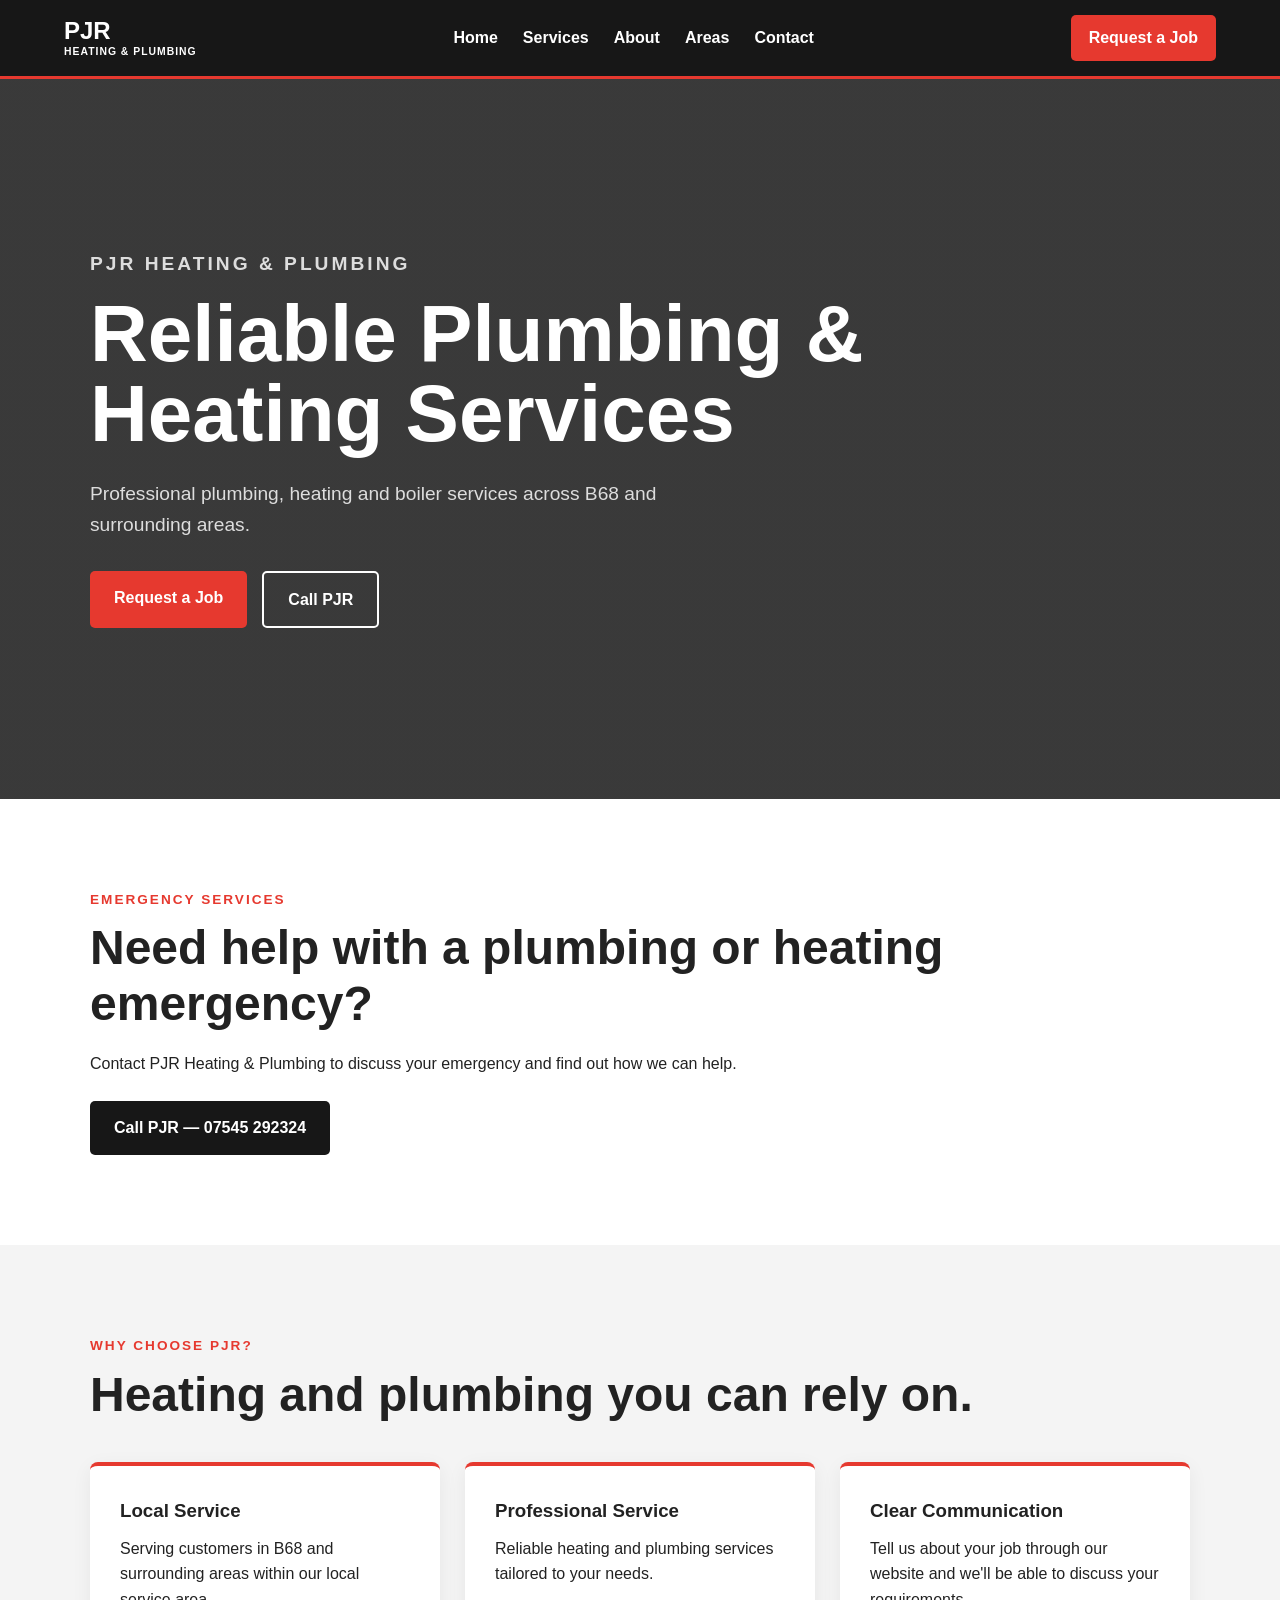
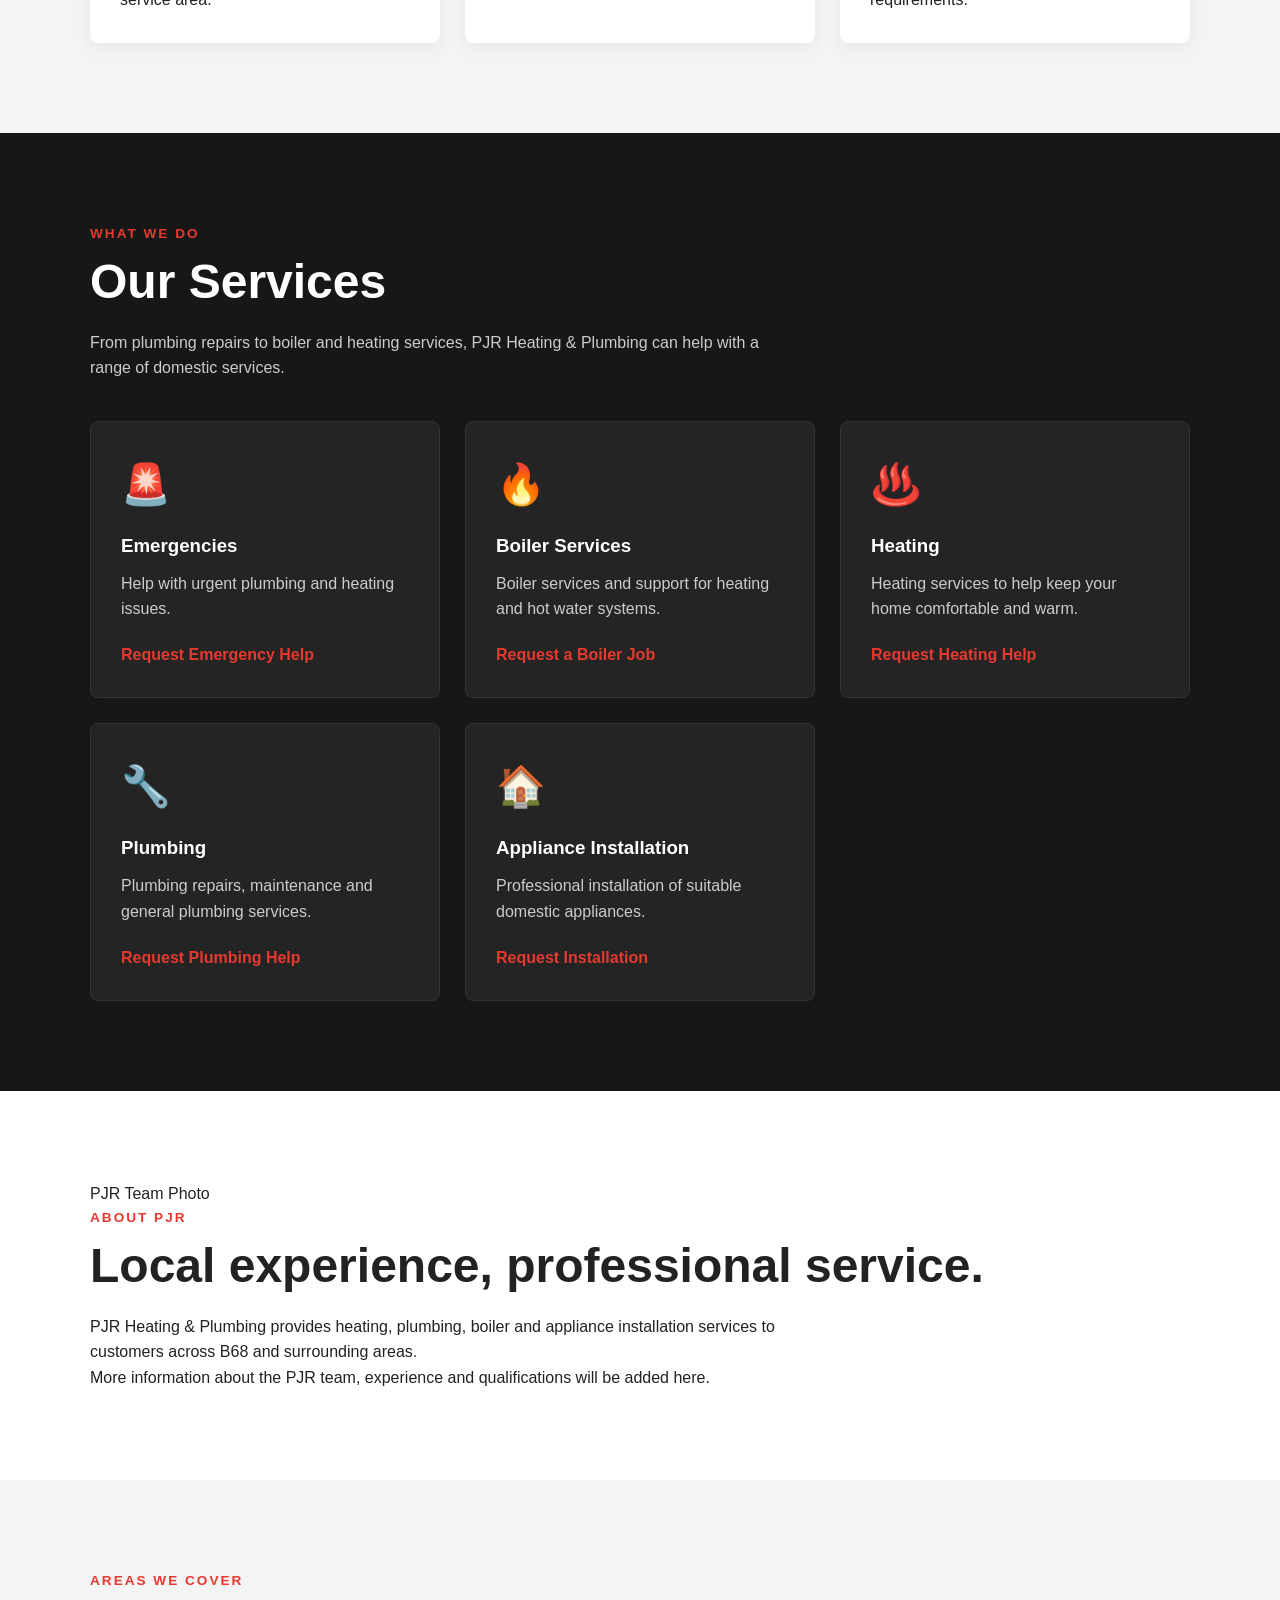
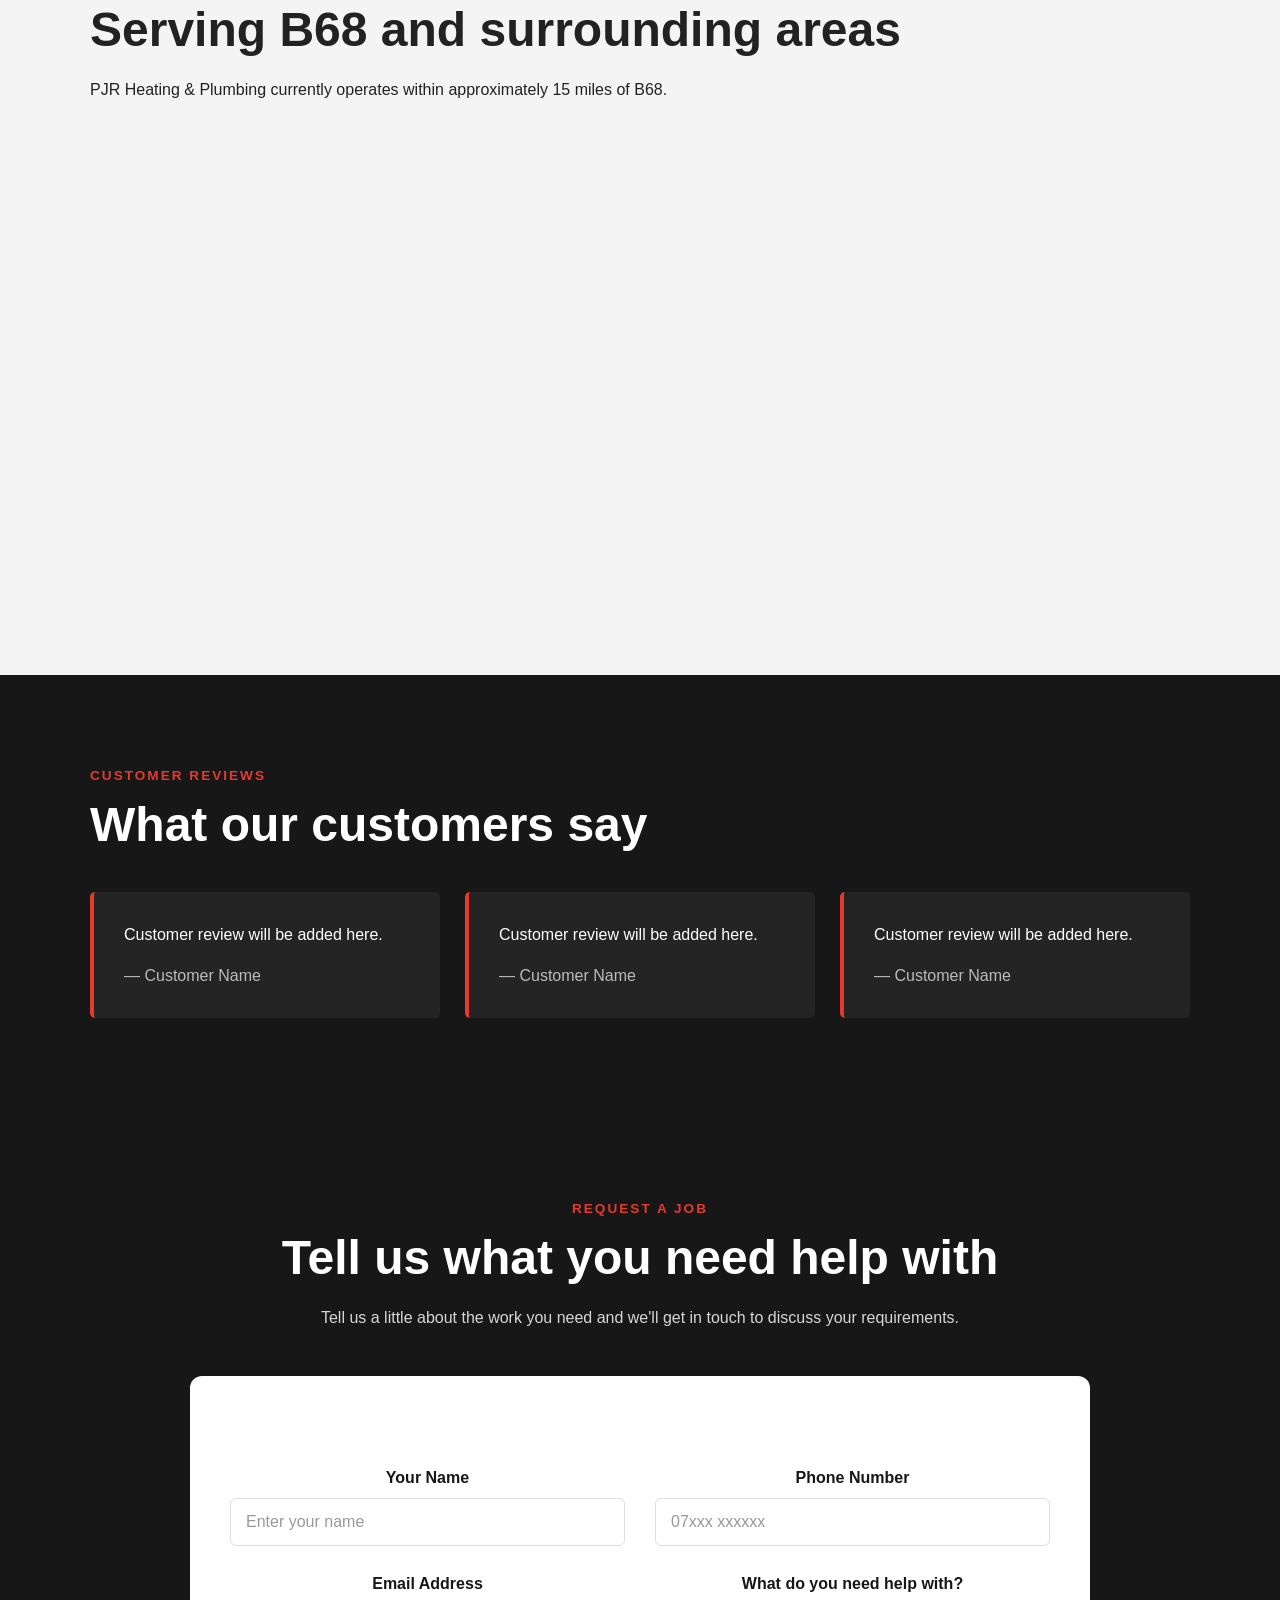
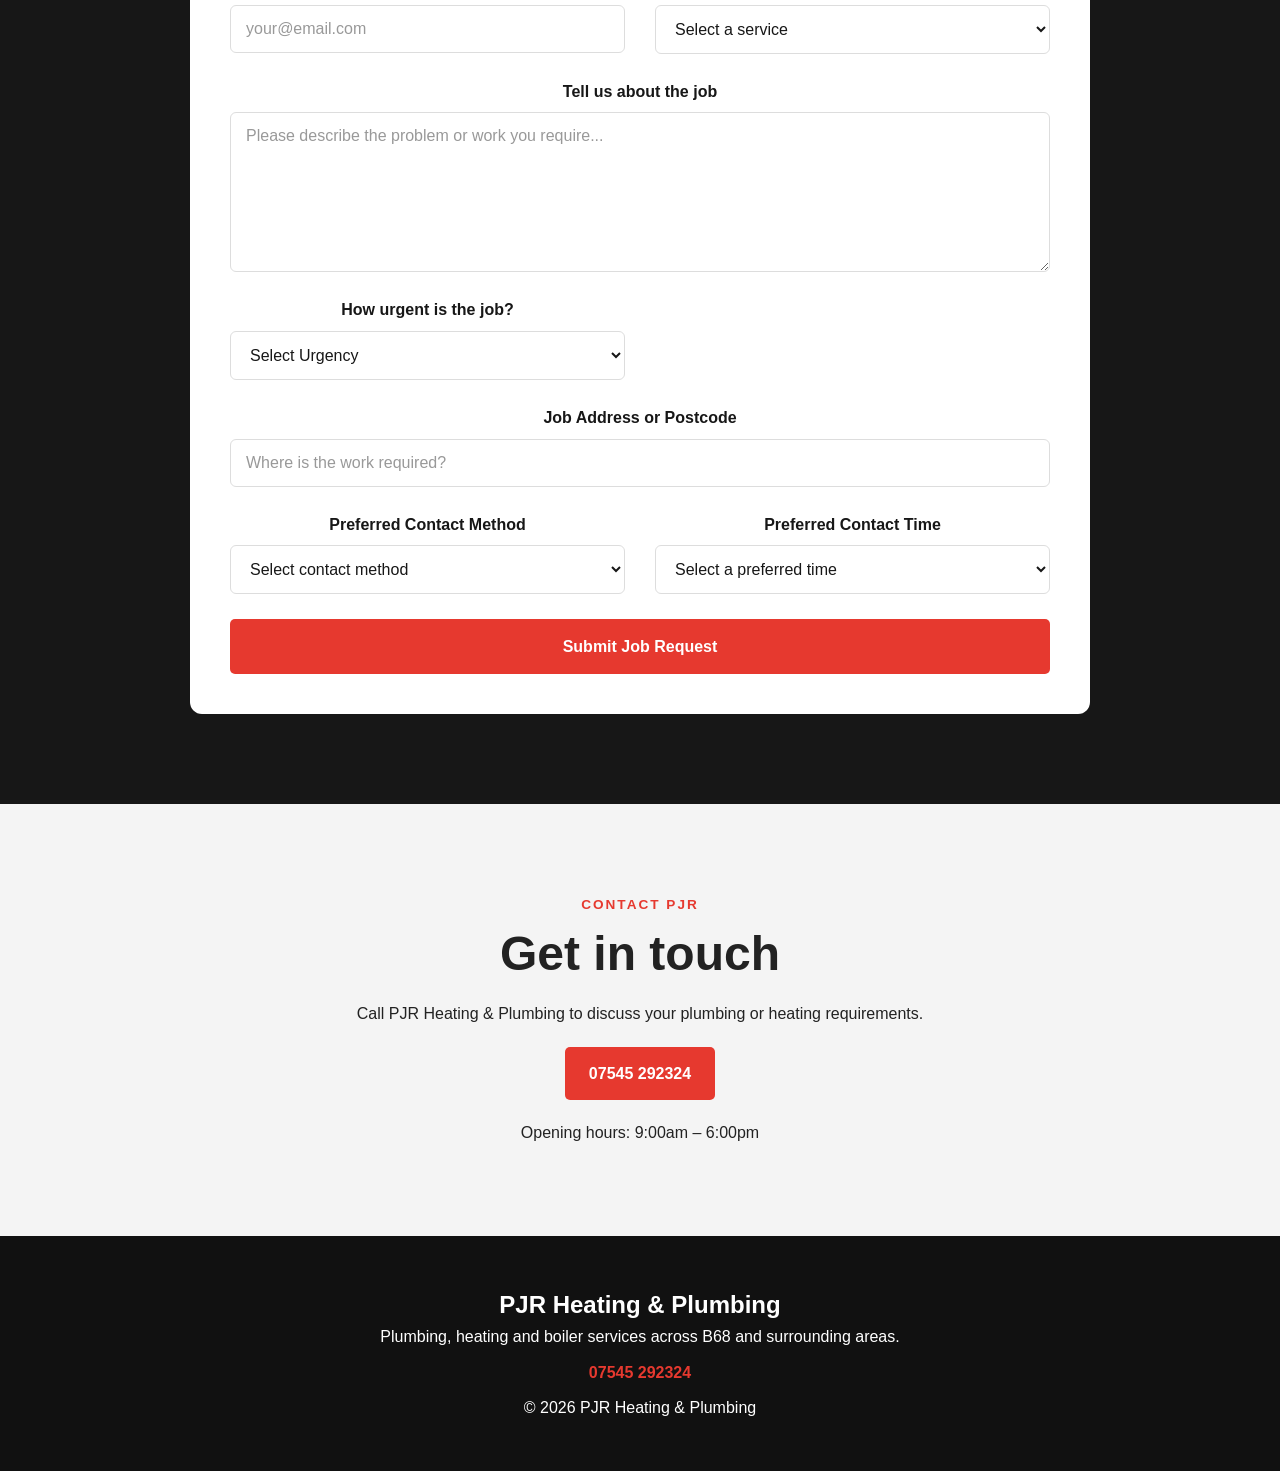
==== commit 31167bda: "Update index.html" ====
--- a/index.html
+++ b/index.html
@@ -536,17 +536,14 @@
 
 
                     <div class="form-group">
-
-                        <label for="phone">
-                            Phone Number
-                        </label>
-
+                        <label for="phone">Phone Number</label>
                         <input
                             type="tel"
                             id="Phone"
                             name="Phone"
                             placeholder="07xxx xxxxxx"
                             autocomplete="tel"
+                            inputmode="tel"
                             required
                         >
 
@@ -721,15 +718,15 @@
             Anytime
         </option>
 
-        <option value="Morning 8-11">
+        <option value="Morning 8:00-12:00">
             Morning
         </option>
 
-        <option value="Afternoon 11-2">
+        <option value="Afternoon 12:00-16:00">
             Afternoon
         </option>
 
-        <option value="Evening 2-5">
+        <option value="Evening 16:00-20:00">
             Evening
         </option>
 
@@ -815,5 +812,8 @@
 
     </footer>
 
+<script src="js/script.js"></script>
+
 </body>
+
 </html>
--- a/css/style.css
+++ b/css/style.css
@@ -387,6 +387,9 @@
 .areas {
     background-color: var(--light);
 }
+.areas .section-container {
+    max-width: 1400px;
+}
 
 .map-container {
     width: 100%;
@@ -402,19 +405,6 @@
     border: 0;
 }
 
-    display: flex;
-    align-items: center;
-    justify-content: center;
-
-    margin-top: 30px;
-
-    background-color: #dddddd;
-    border-radius: 8px;
-
-    color: var(--grey);
-    font-weight: 700;
-}
-
 
 /* ================================
    REVIEWS
@@ -613,6 +603,88 @@
     font-weight: 700;
 }
 
+/* ================================
+   THANK YOU PAGE
+================================ */
+
+.thank-you-page {
+    min-height: calc(100vh - 160px);
+    background-color: var(--light);
+    display: flex;
+    align-items: center;
+    justify-content: center;
+    padding: 80px 20px;
+}
+
+.thank-you-card {
+    width: 100%;
+    max-width: 700px;
+    background-color: var(--white);
+    padding: 60px 50px;
+    border-radius: 12px;
+    text-align: center;
+    box-shadow: 0 5px 20px rgba(0, 0, 0, 0.08);
+}
+
+.thank-you-card .section-label {
+    color: var(--red);
+    font-weight: 700;
+}
+
+.thank-you-card h1 {
+    margin-bottom: 20px;
+}
+
+.thank-you-message {
+    font-size: 1.1rem;
+    margin-bottom: 35px;
+}
+
+.thank-you-card h2 {
+    margin-bottom: 15px;
+}
+
+.thank-you-card > p:not(.section-label) {
+    color: var(--grey);
+    line-height: 1.7;
+}
+
+.thank-you-actions {
+    display: flex;
+    justify-content: center;
+    gap: 15px;
+    margin-top: 35px;
+    flex-wrap: wrap;
+}
+
+.thank-you-actions a {
+    text-decoration: none;
+}
+
+
+/* THANK YOU PAGE MOBILE */
+
+@media (max-width: 768px) {
+
+    .thank-you-page {
+        padding: 50px 20px;
+    }
+
+    .thank-you-card {
+        padding: 40px 25px;
+    }
+
+    .thank-you-actions {
+        flex-direction: column;
+    }
+
+    .thank-you-actions a {
+        width: 100%;
+        box-sizing: border-box;
+    }
+
+}
+
 
 /* ================================
    MOBILE
